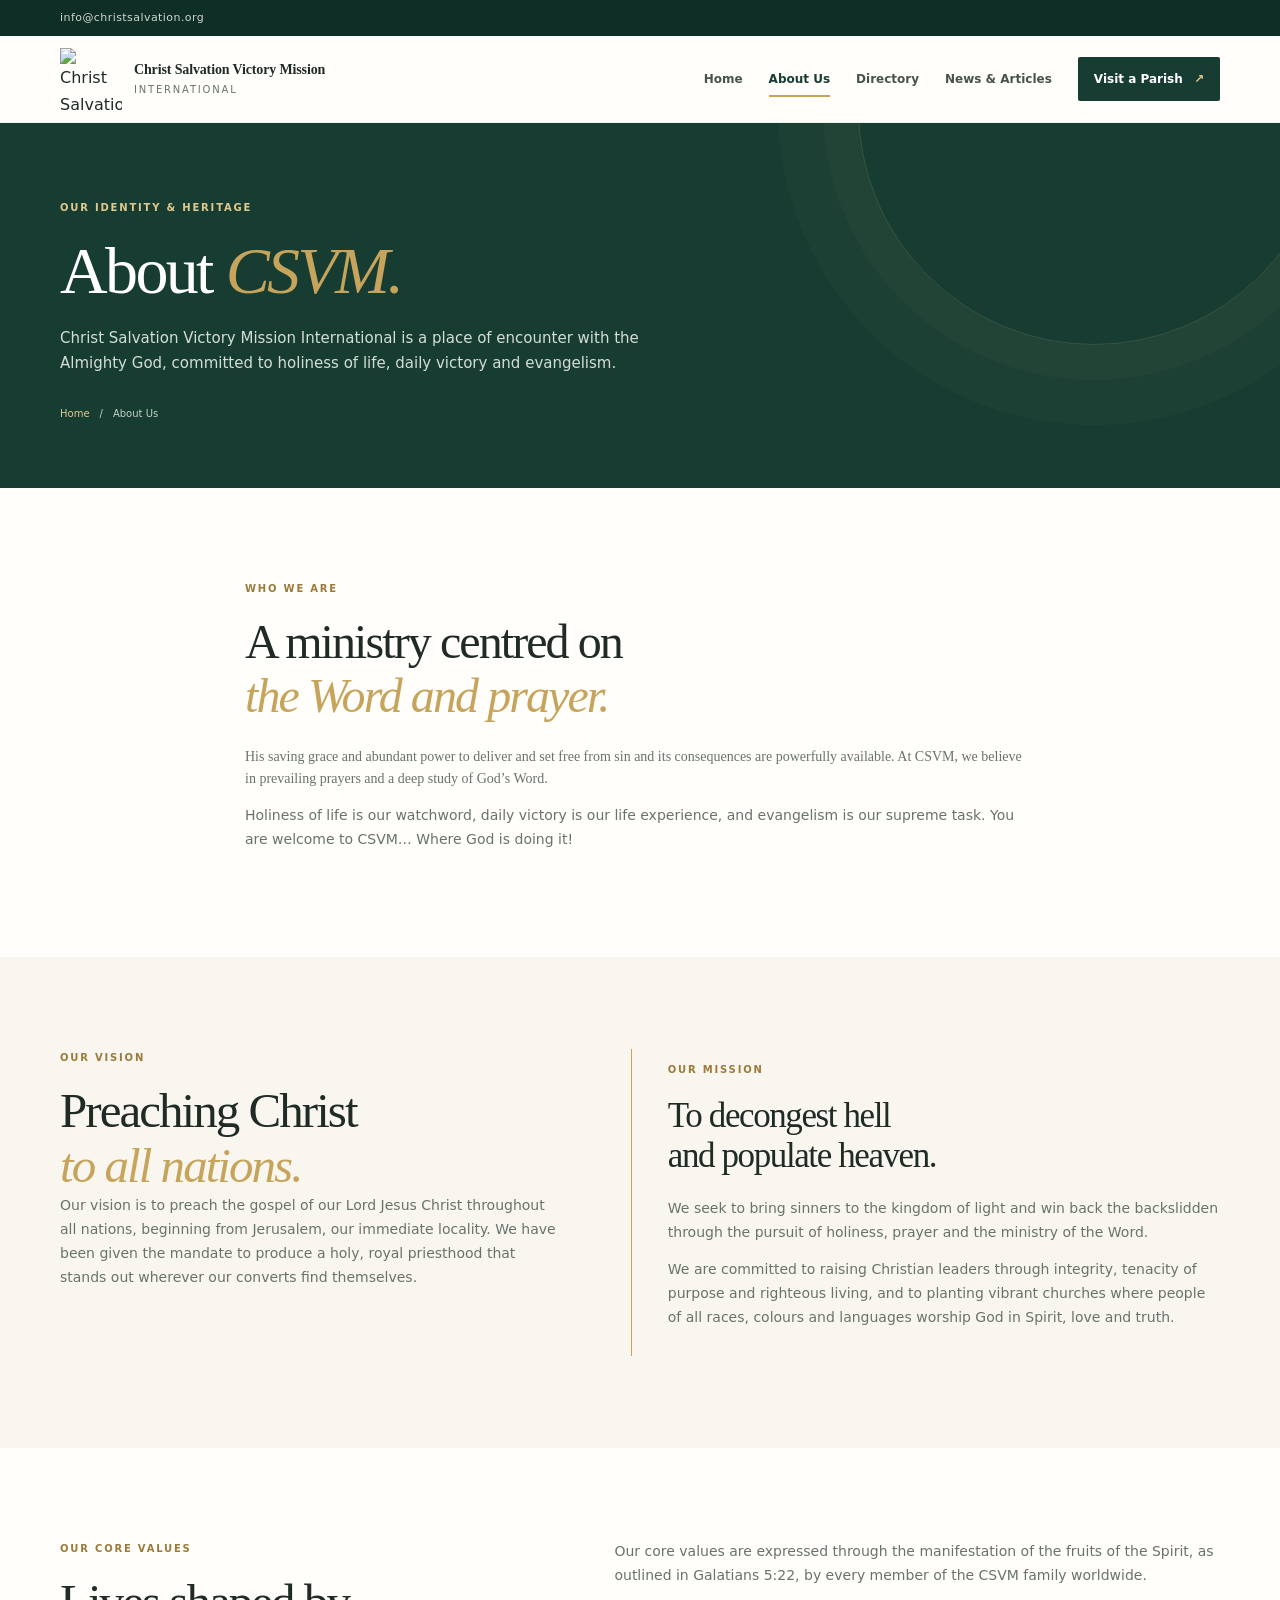
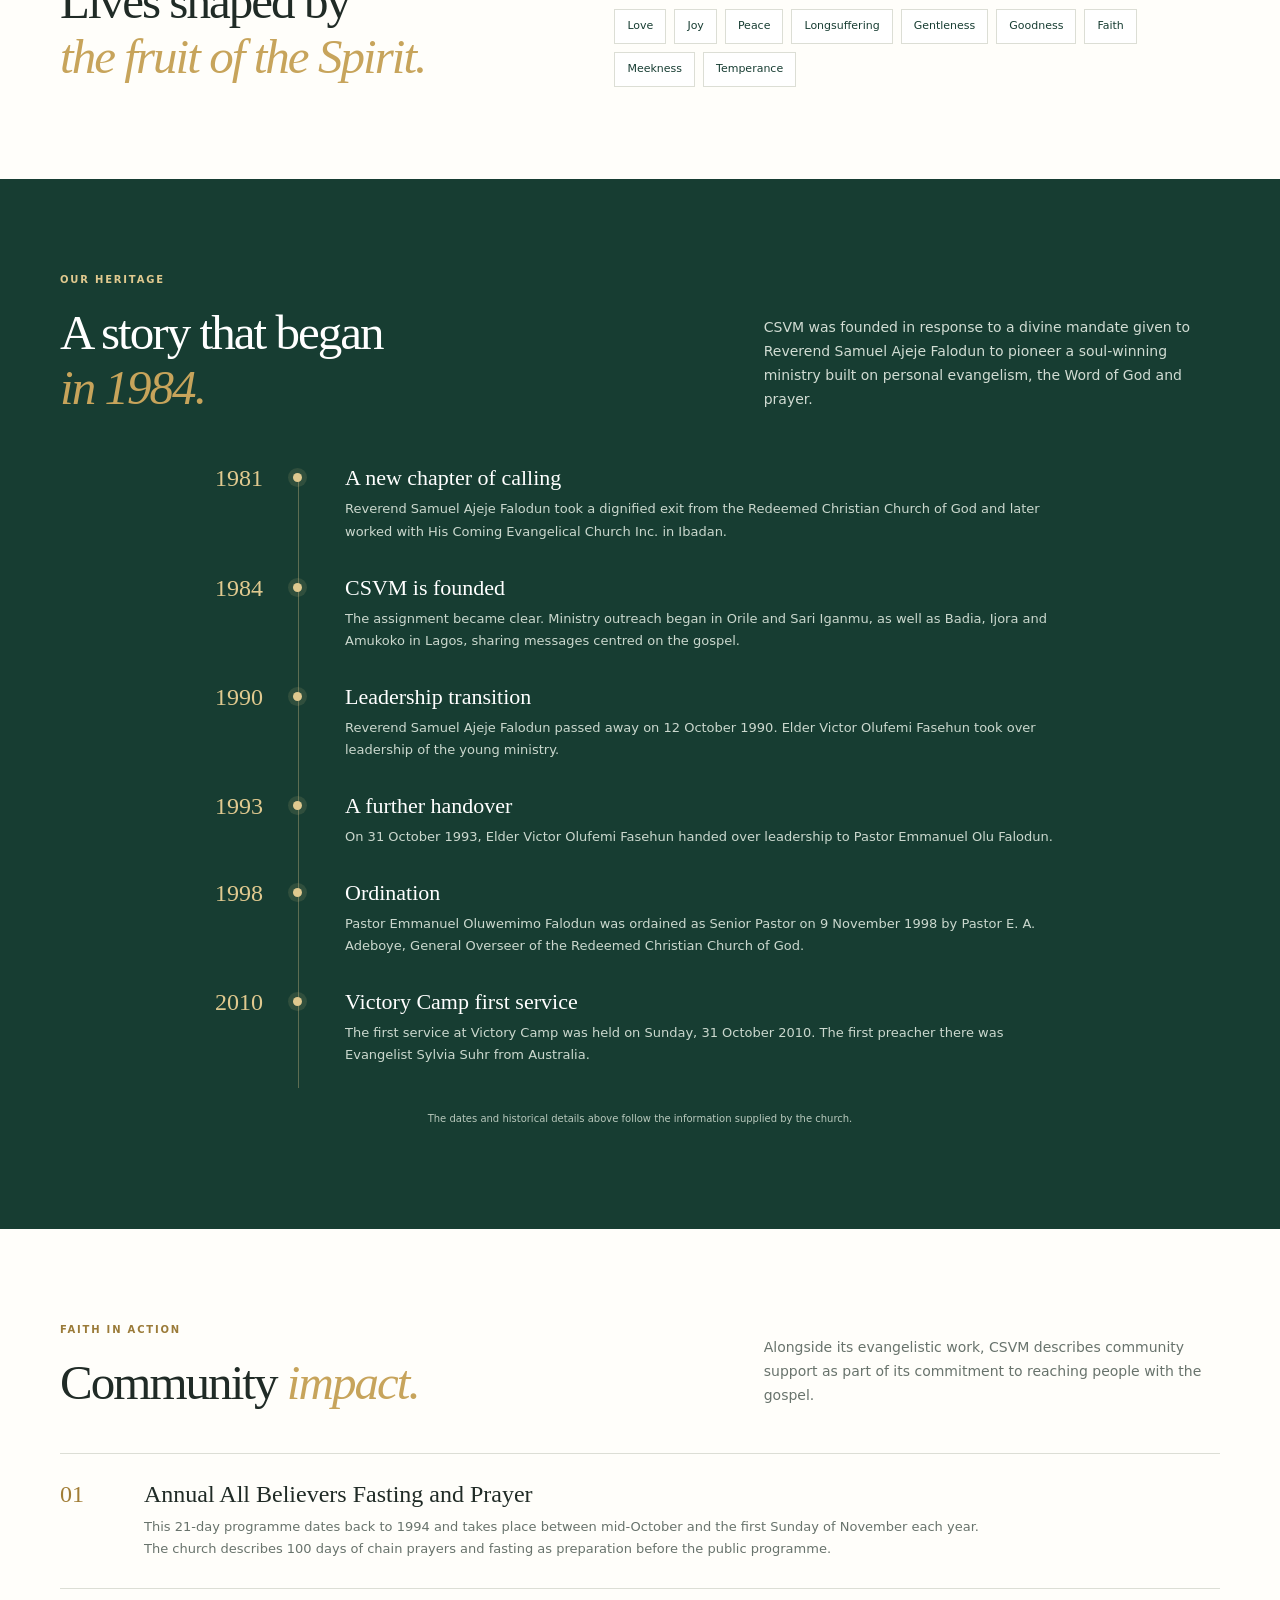
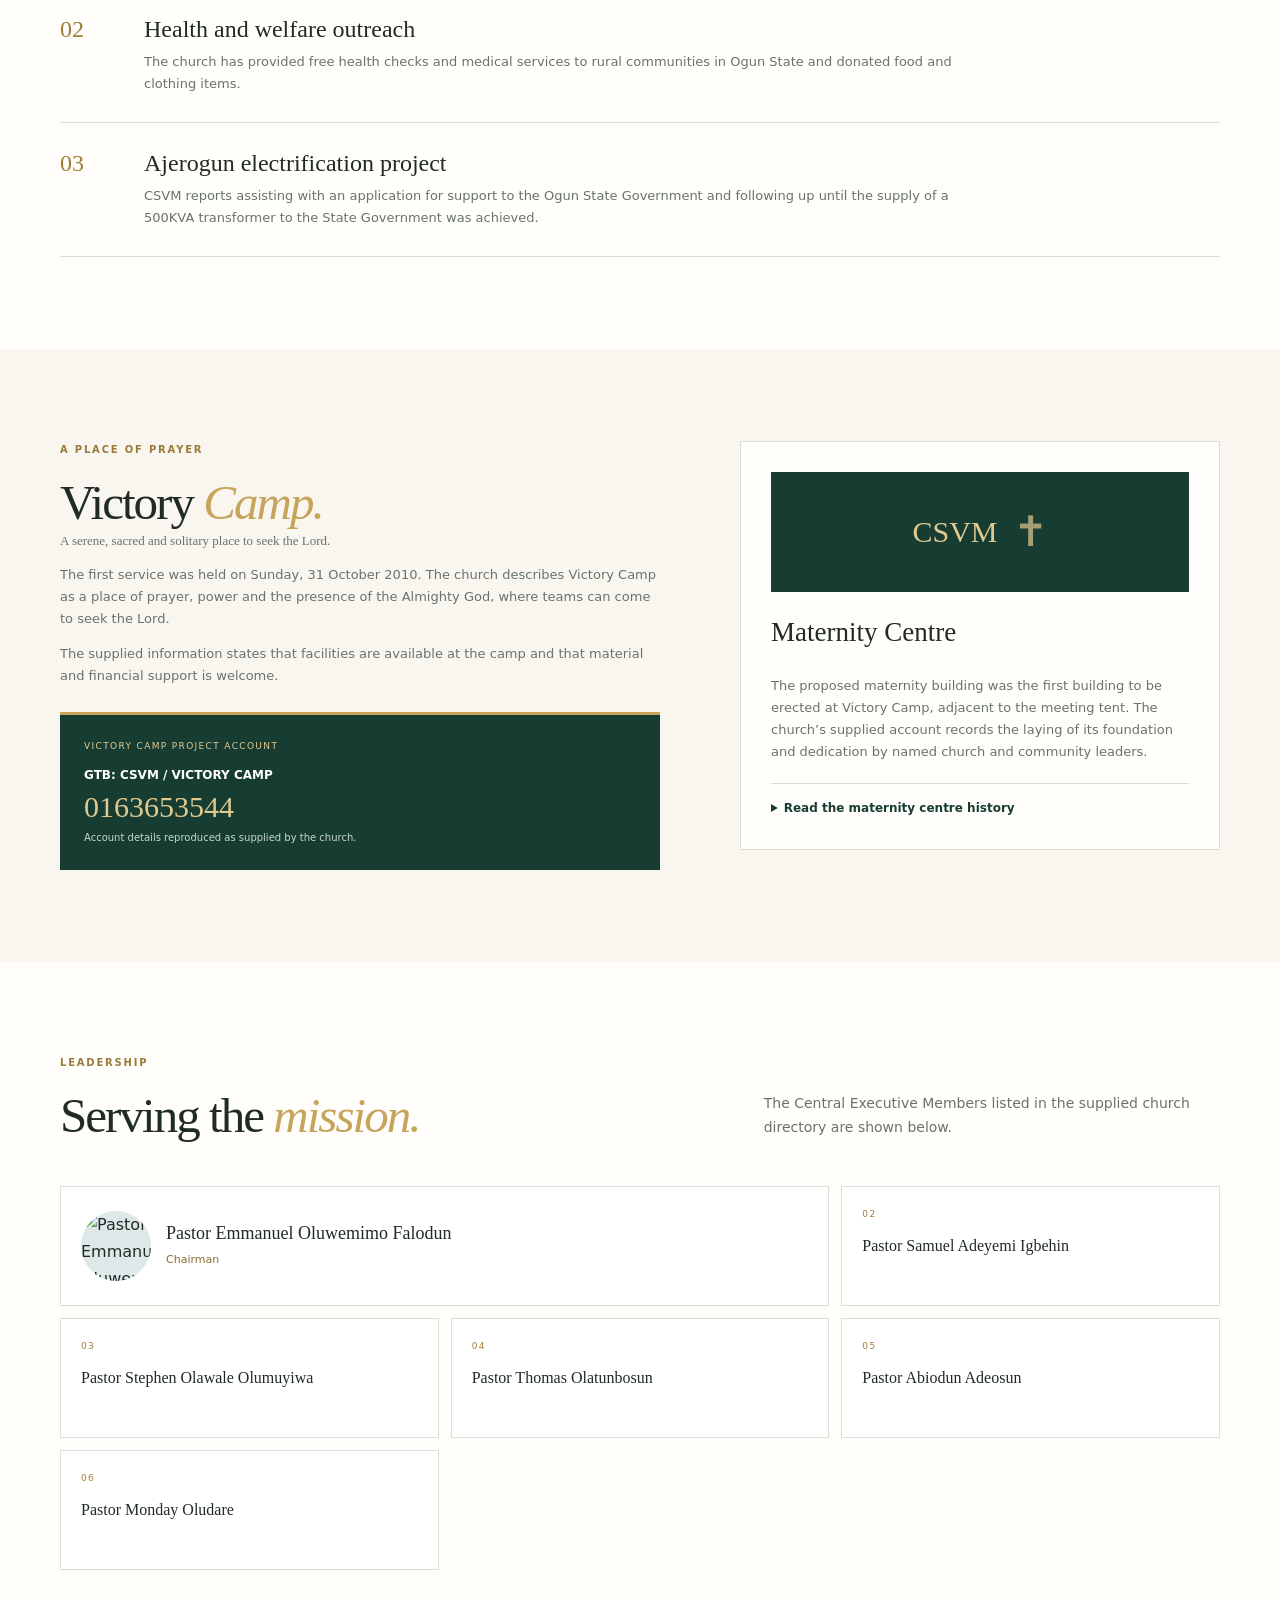
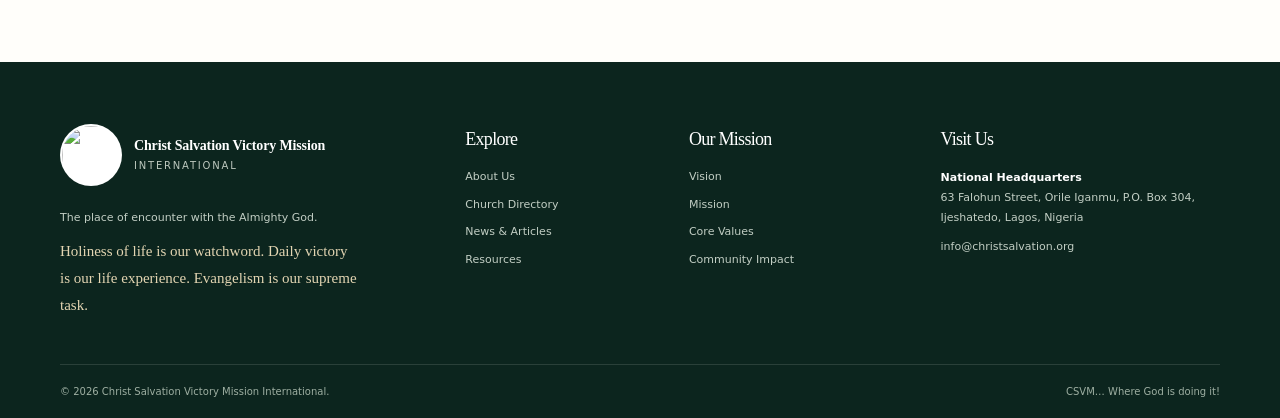
==== about.html @ 6db5f129 "Add files via upload" ====
<!doctype html>
<html lang="en">
<head>
  <meta charset="utf-8">
  <meta name="viewport" content="width=device-width, initial-scale=1">
  <title>About Us | Christ Salvation Victory Mission International</title>
  <meta name="description" content="Learn about CSVM's vision, mission, core values, history, leadership, community impact and Victory Camp.">
  <meta name="theme-color" content="#173d32">
  <meta property="og:site_name" content="Christ Salvation Victory Mission International">
  <meta property="og:title" content="About Us | CSVM">
  <meta property="og:description" content="Learn about CSVM's vision, mission, core values, history, leadership, community impact and Victory Camp.">
  <meta property="og:type" content="website">
  <link rel="icon" href="https://www.christsalvation.org/wp-content/uploads/2025/05/IMG-20250904-WA0004-removebg-preview_optimized.png" type="image/png">
  <link rel="stylesheet" href="assets/css/styles.css">
</head>
<body>

<a class="skip-link" href="#main">Skip to content</a>
<div class="topbar">
  <div class="container topbar-inner">
    <a href="mailto:info@christsalvation.org">info@christsalvation.org</a>
  </div>
</div>
<header class="site-header">
  <div class="container header-inner">
    <a class="brand" href="index.html" aria-label="Christ Salvation Victory Mission International home">
      <img src="https://www.christsalvation.org/wp-content/uploads/2025/05/IMG-20250904-WA0004-removebg-preview_optimized.png" alt="Christ Salvation Victory Mission International logo" width="68" height="68">
      <span><strong>Christ Salvation Victory Mission</strong><small>International</small></span>
    </a>
    <button class="menu-toggle" type="button" aria-expanded="false" aria-controls="primary-nav"><span class="menu-icon"></span><span class="sr-only">Toggle navigation</span></button>
    <nav class="primary-nav" id="primary-nav" aria-label="Main navigation"><a class="nav-link" href="index.html">Home</a><a class="nav-link is-active" href="about.html" aria-current="page">About Us</a><a class="nav-link" href="directory.html">Directory</a><a class="nav-link" href="news.html">News & Articles</a><a class="nav-cta" href="directory.html#national-headquarters">Visit a Parish <span aria-hidden="true">↗</span></a></nav>
  </div>
</header>


<main id="main">
  <section class="page-hero"><div class="container page-hero-inner"><p class="eyebrow">Our identity &amp; heritage</p><h1>About <em>CSVM.</em></h1><p>Christ Salvation Victory Mission International is a place of encounter with the Almighty God, committed to holiness of life, daily victory and evangelism.</p><div class="breadcrumbs"><a href="index.html">Home</a><span>/</span><span>About Us</span></div></div></section>
  <section class="section section-light"><div class="container narrow-copy"><p class="eyebrow">Who we are</p><h2>A ministry centred on<br><em>the Word and prayer.</em></h2><p class="lead-copy">His saving grace and abundant power to deliver and set free from sin and its consequences are powerfully available. At CSVM, we believe in prevailing prayers and a deep study of God’s Word.</p><p>Holiness of life is our watchword, daily victory is our life experience, and evangelism is our supreme task. You are welcome to CSVM… Where God is doing it!</p></div></section>
  <section class="section section-cream" id="vision"><div class="container values-grid"><div><p class="eyebrow">Our vision</p><h2>Preaching Christ<br><em>to all nations.</em></h2><p>Our vision is to preach the gospel of our Lord Jesus Christ throughout all nations, beginning from Jerusalem, our immediate locality. We have been given the mandate to produce a holy, royal priesthood that stands out wherever our converts find themselves.</p></div><div class="mission-panel" id="mission"><p class="eyebrow">Our mission</p><h2>To decongest hell<br>and populate heaven.</h2><p>We seek to bring sinners to the kingdom of light and win back the backslidden through the pursuit of holiness, prayer and the ministry of the Word.</p><p>We are committed to raising Christian leaders through integrity, tenacity of purpose and righteous living, and to planting vibrant churches where people of all races, colours and languages worship God in Spirit, love and truth.</p></div></div></section>
  <section class="section section-light" id="core-values"><div class="container values-row"><div><p class="eyebrow">Our core values</p><h2>Lives shaped by<br><em>the fruit of the Spirit.</em></h2></div><div><p>Our core values are expressed through the manifestation of the fruits of the Spirit, as outlined in Galatians 5:22, by every member of the CSVM family worldwide.</p><div class="value-chips"><span>Love</span><span>Joy</span><span>Peace</span><span>Longsuffering</span><span>Gentleness</span><span>Goodness</span><span>Faith</span><span>Meekness</span><span>Temperance</span></div></div></div></section>
  <section class="section section-green" id="history"><div class="container"><div class="section-heading section-heading-light"><div><p class="eyebrow">Our heritage</p><h2>A story that began<br><em>in 1984.</em></h2></div><p>CSVM was founded in response to a divine mandate given to Reverend Samuel Ajeje Falodun to pioneer a soul-winning ministry built on personal evangelism, the Word of God and prayer.</p></div>
    <div class="timeline">
      <article class="timeline-item"><span class="timeline-year">1981</span><div><h3>A new chapter of calling</h3><p>Reverend Samuel Ajeje Falodun took a dignified exit from the Redeemed Christian Church of God and later worked with His Coming Evangelical Church Inc. in Ibadan.</p></div></article>
      <article class="timeline-item"><span class="timeline-year">1984</span><div><h3>CSVM is founded</h3><p>The assignment became clear. Ministry outreach began in Orile and Sari Iganmu, as well as Badia, Ijora and Amukoko in Lagos, sharing messages centred on the gospel.</p></div></article>
      <article class="timeline-item"><span class="timeline-year">1990</span><div><h3>Leadership transition</h3><p>Reverend Samuel Ajeje Falodun passed away on 12 October 1990. Elder Victor Olufemi Fasehun took over leadership of the young ministry.</p></div></article>
      <article class="timeline-item"><span class="timeline-year">1993</span><div><h3>A further handover</h3><p>On 31 October 1993, Elder Victor Olufemi Fasehun handed over leadership to Pastor Emmanuel Olu Falodun.</p></div></article>
      <article class="timeline-item"><span class="timeline-year">1998</span><div><h3>Ordination</h3><p>Pastor Emmanuel Oluwemimo Falodun was ordained as Senior Pastor on 9 November 1998 by Pastor E. A. Adeboye, General Overseer of the Redeemed Christian Church of God.</p></div></article>
      <article class="timeline-item"><span class="timeline-year">2010</span><div><h3>Victory Camp first service</h3><p>The first service at Victory Camp was held on Sunday, 31 October 2010. The first preacher there was Evangelist Sylvia Suhr from Australia.</p></div></article>
    </div>
    <p class="timeline-note">The dates and historical details above follow the information supplied by the church.</p>
  </div></section>
  <section class="section section-light" id="community-impact"><div class="container"><div class="section-heading"><div><p class="eyebrow">Faith in action</p><h2>Community <em>impact.</em></h2></div><p>Alongside its evangelistic work, CSVM describes community support as part of its commitment to reaching people with the gospel.</p></div><div class="impact-list">
    <article><span>01</span><div><h3>Annual All Believers Fasting and Prayer</h3><p>This 21-day programme dates back to 1994 and takes place between mid-October and the first Sunday of November each year. The church describes 100 days of chain prayers and fasting as preparation before the public programme.</p></div></article>
    <article><span>02</span><div><h3>Health and welfare outreach</h3><p>The church has provided free health checks and medical services to rural communities in Ogun State and donated food and clothing items.</p></div></article>
    <article><span>03</span><div><h3>Ajerogun electrification project</h3><p>CSVM reports assisting with an application for support to the Ogun State Government and following up until the supply of a 500KVA transformer to the State Government was achieved.</p></div></article>
  </div></div></section>
  <section class="section section-cream" id="victory-camp"><div class="container camp-grid"><div><p class="eyebrow">A place of prayer</p><h2>Victory <em>Camp.</em></h2><p class="lead-copy">A serene, sacred and solitary place to seek the Lord.</p><p>The first service was held on Sunday, 31 October 2010. The church describes Victory Camp as a place of prayer, power and the presence of the Almighty God, where teams can come to seek the Lord.</p><p>The supplied information states that facilities are available at the camp and that material and financial support is welcome.</p><div class="account-card"><span class="account-label">Victory Camp project account</span><strong>GTB: CSVM / VICTORY CAMP</strong><span class="account-number">0163653544</span><p>Account details reproduced as supplied by the church.</p></div></div><div class="camp-aside"><div class="camp-mark">CSVM<span>✝</span></div><h3>Maternity Centre</h3><p>The proposed maternity building was the first building to be erected at Victory Camp, adjacent to the meeting tent. The church’s supplied account records the laying of its foundation and dedication by named church and community leaders.</p><details class="disclosure"><summary>Read the maternity centre history</summary><p>The foundation was laid by Hon. Dr. Samuel Adedoyin Adedayo, former Executive Chairman of Apapa/Iganmu LCDA, Lagos, and a pastor in the Redeemed Christian Church of God; Rev. Joe Agomou; Rev. Dr. Emmanuel B. Ajose; Pastor Emmanuel and Ruth Falodun; Pastor (Mrs.) Taiwo Ojewuyi; and Pastor (Mrs.) Elizabeth M. Falodun.</p><p>The building was dedicated by the late Pastor P. O. Ojo, Assistant General Overseer (Retired) of RCCG, and Pastor P. O. Oladimeji. The Baale of Alaago was also present.</p><p>The supplied project account is GTB: CSVM / VICTORY CAMP — 0163653544.</p></details></div></div></section>
  <section class="section section-light"><div class="container"><div class="section-heading"><div><p class="eyebrow">Leadership</p><h2>Serving the <em>mission.</em></h2></div><p>The Central Executive Members listed in the supplied church directory are shown below.</p></div><div class="leadership-grid"><article class="leader-card"><img src="https://www.christsalvation.org/wp-content/uploads/2025/09/20250906_104448-100x100.jpg" alt="Pastor Emmanuel Oluwemimo Falodun" width="100" height="100" loading="lazy"><div><h3>Pastor Emmanuel Oluwemimo Falodun</h3><p>Chairman</p></div></article><article class="leader-name"><span>02</span><h3>Pastor Samuel Adeyemi Igbehin</h3></article><article class="leader-name"><span>03</span><h3>Pastor Stephen Olawale Olumuyiwa</h3></article><article class="leader-name"><span>04</span><h3>Pastor Thomas Olatunbosun</h3></article><article class="leader-name"><span>05</span><h3>Pastor Abiodun Adeosun</h3></article><article class="leader-name"><span>06</span><h3>Pastor Monday Oludare</h3></article></div></div></section>
</main>


<footer class="site-footer">
  <div class="container footer-grid">
    <div class="footer-brand">
      <a class="brand brand-light" href="index.html">
        <img src="https://www.christsalvation.org/wp-content/uploads/2025/05/IMG-20250904-WA0004-removebg-preview_optimized.png" alt="" width="58" height="58">
        <span><strong>Christ Salvation Victory Mission</strong><small>International</small></span>
      </a>
      <p>The place of encounter with the Almighty God.</p>
      <p class="footer-motto">Holiness of life is our watchword. Daily victory is our life experience. Evangelism is our supreme task.</p>
    </div>
    <div><h2>Explore</h2><a href="about.html">About Us</a><a href="directory.html">Church Directory</a><a href="news.html">News &amp; Articles</a><a href="news.html#resources">Resources</a></div>
    <div><h2>Our Mission</h2><a href="about.html#vision">Vision</a><a href="about.html#mission">Mission</a><a href="about.html#core-values">Core Values</a><a href="about.html#community-impact">Community Impact</a></div>
    <div><h2>Visit Us</h2><p><strong>National Headquarters</strong><br>63 Falohun Street, Orile Iganmu, P.O. Box 304, Ijeshatedo, Lagos, Nigeria</p><a href="mailto:info@christsalvation.org">info@christsalvation.org</a></div>
  </div>
  <div class="container footer-bottom"><span>© 2026 Christ Salvation Victory Mission International.</span><span>CSVM… Where God is doing it!</span></div>
</footer>
<script src="assets/js/main.js" defer></script>

</body>
</html>
---- assets/css/styles.css ----
:root{--green:#173d32;--green-2:#214c3e;--green-3:#0f2e26;--gold:#c7a45b;--gold-light:#e0c98f;--ivory:#f8f6ef;--cream:#f0ede3;--paper:#fffefa;--ink:#202b26;--muted:#68736c;--line:#dcded5;--white:#fff;--serif:Georgia,"Times New Roman",serif;--sans:Inter,ui-sans-serif,system-ui,-apple-system,BlinkMacSystemFont,"Segoe UI",sans-serif;--shadow:0 18px 48px rgba(22,45,35,.08)}
*{box-sizing:border-box}html{scroll-behavior:smooth;scroll-padding-top:100px}body{margin:0;background:var(--ivory);color:var(--ink);font-family:var(--sans);font-size:16px;line-height:1.7;-webkit-font-smoothing:antialiased}img{max-width:100%;display:block}a{color:inherit;text-decoration:none}button,input,select{font:inherit}button,a,input,select,summary{-webkit-tap-highlight-color:transparent}a:focus-visible,button:focus-visible,input:focus-visible,select:focus-visible,summary:focus-visible{outline:3px solid var(--gold);outline-offset:4px}.container{width:min(1160px,calc(100% - 48px));margin-inline:auto}.narrow-copy{max-width:790px}.skip-link{position:absolute;left:16px;top:-60px;background:#fff;color:#111;padding:10px 14px;z-index:1000}.skip-link:focus{top:12px}.sr-only{position:absolute;width:1px;height:1px;padding:0;margin:-1px;overflow:hidden;clip:rect(0,0,0,0);white-space:nowrap;border:0}
.topbar{background:var(--green-3);color:#e5e9e4;font-size:11px;letter-spacing:.04em}.topbar-inner{display:flex;justify-content:space-between;align-items:center;min-height:36px;gap:20px}.topbar a{opacity:.9}.topbar a:hover{opacity:1;color:var(--gold-light)}.social-links{display:flex;gap:18px}.site-header{position:sticky;top:0;z-index:100;background:rgba(255,254,250,.96);backdrop-filter:blur(12px);border-bottom:1px solid rgba(23,61,50,.08)}.header-inner{min-height:86px;display:flex;align-items:center;justify-content:space-between;gap:24px}.brand{display:flex;align-items:center;gap:12px;min-width:0}.brand img{width:62px;height:62px;object-fit:contain}.brand span{display:grid;line-height:1.25}.brand strong{font:600 14px/1.35 var(--serif);letter-spacing:-.01em;max-width:225px}.brand small{font-size:10px;text-transform:uppercase;letter-spacing:.18em;color:var(--muted);margin-top:4px}.primary-nav{display:flex;align-items:center;gap:26px}.nav-link{font-size:12px;font-weight:650;color:#47534b;position:relative;padding:8px 0}.nav-link:after{content:"";height:2px;background:var(--gold);position:absolute;bottom:0;left:0;width:0;transition:width .2s}.nav-link:hover:after,.nav-link.is-active:after{width:100%}.nav-link.is-active{color:var(--green)}.nav-cta{font-size:12px;font-weight:700;background:var(--green);color:white;padding:12px 16px;border-radius:2px}.nav-cta span{color:var(--gold-light);margin-left:7px}.menu-toggle{display:none;background:none;border:1px solid var(--line);border-radius:3px;width:44px;height:42px;align-items:center;justify-content:center;cursor:pointer}.menu-icon,.menu-icon:before,.menu-icon:after{display:block;width:18px;height:2px;background:var(--green);position:relative}.menu-icon:before,.menu-icon:after{content:"";position:absolute;left:0}.menu-icon:before{top:-6px}.menu-icon:after{top:6px}
.hero{position:relative;overflow:hidden;background:var(--green);color:#fff;min-height:600px}.hero:before{content:"";position:absolute;inset:0;background:radial-gradient(ellipse at 76% 40%,rgba(199,164,91,.16),transparent 34%),linear-gradient(115deg,transparent 40%,rgba(255,255,255,.025) 40%,transparent 40.2%);pointer-events:none}.hero-pattern{position:absolute;right:-110px;top:-190px;width:680px;height:680px;border:1px solid rgba(224,201,143,.12);border-radius:50%}.hero-pattern:before,.hero-pattern:after{content:"";position:absolute;border:1px solid rgba(224,201,143,.12);border-radius:50%;inset:45px}.hero-pattern:after{inset:100px}.hero-grid{position:relative;display:grid;grid-template-columns:1.05fr .95fr;align-items:center;gap:44px;padding-top:76px;padding-bottom:88px;min-height:570px}.eyebrow{margin:0 0 18px;text-transform:uppercase;letter-spacing:.18em;font-size:10px;font-weight:800;color:#9b7b39;display:flex;align-items:center;gap:10px}.eyebrow-line{width:28px;height:1px;background:var(--gold)}.hero .eyebrow,.section-heading-light .eyebrow,.impact-section .eyebrow,.page-hero .eyebrow{color:var(--gold-light)}h1,h2,h3,p{margin-top:0}h1,h2{font-family:var(--serif);font-weight:500;letter-spacing:-.04em;line-height:1.12}h1{font-size:clamp(42px,5.4vw,70px);margin-bottom:22px;max-width:650px}h1 em,h2 em{color:var(--gold);font-weight:400} .hero h1 em{color:var(--gold-light)}.hero-lead{font-size:16px;color:#d5dfd7;max-width:520px;line-height:1.8}.hero-motto{font-family:var(--serif);font-size:18px;font-style:italic;color:#f5ead1;margin:18px 0 24px}.button-row{display:flex;flex-wrap:wrap;gap:12px;align-items:center}.button{display:inline-flex;align-items:center;justify-content:center;gap:16px;min-height:46px;padding:12px 18px;font-size:12px;font-weight:750;border:1px solid transparent;border-radius:2px;transition:transform .2s,background .2s}.button:hover{transform:translateY(-2px)}.button-gold{background:var(--gold);color:#1d2d23}.button-gold:hover{background:var(--gold-light)}.button-outline{border-color:#b6c6b9;color:var(--green);background:transparent}.hero .button-outline,.button-light-outline{color:#fff;border-color:rgba(255,255,255,.4)}.hero .button-outline:hover,.button-light-outline:hover{background:rgba(255,255,255,.08)}.hero-note{display:flex;align-items:center;gap:12px;margin-top:44px;color:#f1f4ef}.live-dot{width:8px;height:8px;background:var(--gold);border-radius:50%;box-shadow:0 0 0 5px rgba(199,164,91,.13)}.hero-note span:last-child{display:grid;line-height:1.5}.hero-note strong{font-size:11px;font-weight:700}.hero-note small{font-size:10px;color:#bdc9bf}.hero-visual{height:390px;position:relative;display:flex;align-items:center;justify-content:center}.hero-ring{position:absolute;border:1px solid rgba(224,201,143,.38);border-radius:50%;aspect-ratio:1}.ring-one{width:330px}.ring-two{width:430px;border-color:rgba(224,201,143,.15)}.hero-cross{position:absolute;right:13%;top:5%;font-family:var(--serif);font-size:100px;color:rgba(224,201,143,.14);line-height:1}.hero-card{position:relative;z-index:2;background:#f8f6ef;color:var(--green);width:300px;min-height:320px;padding:34px;box-shadow:0 24px 65px rgba(0,0,0,.2);display:flex;flex-direction:column;justify-content:center;border-top:4px solid var(--gold);transform:rotate(2deg)}.hero-card-kicker{font-size:9px;letter-spacing:.2em;text-transform:uppercase;color:#8b6a2d;margin-bottom:18px}.hero-card strong{font:500 32px/1.23 var(--serif);letter-spacing:-.03em}.hero-card-rule{height:1px;background:#d6d0c0;width:60px;margin:23px 0 14px}.hero-card small{font-family:var(--serif);font-style:italic;color:#647166}.hero-stamp{position:absolute;bottom:5%;right:5%;z-index:3;width:92px;height:92px;border:1px solid var(--gold-light);border-radius:50%;display:flex;flex-direction:column;align-items:center;justify-content:center;background:var(--green-2);color:var(--gold-light);transform:rotate(-10deg)}.hero-stamp span{font:20px var(--serif)}.hero-stamp small{font-size:8px;letter-spacing:.12em;text-transform:uppercase}.hero-bottom-line{border-top:1px solid rgba(255,255,255,.13);position:relative}.hero-bottom-line .container{display:flex;justify-content:space-between;padding-top:15px;padding-bottom:15px;color:#bdc9bf;font-size:10px;letter-spacing:.15em;text-transform:uppercase}
.section{padding:92px 0}.section-light{background:var(--paper)}.section-cream{background:var(--ivory)}.section-green{background:var(--green);color:#fff}.section-heading{display:grid;grid-template-columns:1fr .72fr;gap:70px;align-items:end;margin-bottom:42px}.section-heading h2,.split-copy h2,.values-grid h2,.values-row h2,.camp-grid h2,.resources-panel h2{font-size:clamp(34px,4vw,49px);margin-bottom:0}.section-heading>p{max-width:470px;color:var(--muted);font-size:14px;margin-bottom:4px}.section-heading-light>p{color:#d1dcd3}.pillar-grid{display:grid;grid-template-columns:repeat(4,1fr);border:1px solid var(--line)}.pillar-card{position:relative;padding:28px 24px 24px;border-right:1px solid var(--line);min-height:255px;background:#fffefa;transition:background .25s}.pillar-card:last-child{border-right:0}.pillar-card:hover{background:#f8f5e9}.pillar-number{font-size:10px;color:#9b7b39;letter-spacing:.12em}.pillar-symbol{font-family:var(--serif);font-size:35px;color:var(--gold);margin:16px 0 8px}.pillar-card h3{font:500 24px var(--serif);margin-bottom:9px}.pillar-card p{font-size:12px;color:var(--muted);min-height:42px}.text-link{font-size:11px;font-weight:800;color:var(--green);display:inline-flex;align-items:center;gap:10px;border-bottom:1px solid #d9c99f;padding-bottom:4px}.text-link span{color:#9b7b39;transition:transform .2s}.text-link:hover span{transform:translate(3px,-2px)}.split-section{display:grid;grid-template-columns:.85fr 1fr;gap:100px;align-items:center}.leader-image-wrap{min-height:390px;position:relative;display:flex;align-items:center;justify-content:center}.leader-image-frame{position:absolute;inset:12px 32px 28px 0;border:1px solid var(--gold);border-radius:180px 180px 0 0}.leader-image{width:270px;height:340px;object-fit:cover;border-radius:160px 160px 2px 2px;position:relative;background:#dfe8e9;box-shadow:var(--shadow)}.image-caption{position:absolute;bottom:0;left:0;display:flex;align-items:center;gap:10px;background:var(--paper);padding:13px 18px;font-size:10px;text-transform:uppercase;letter-spacing:.12em;color:var(--green)}.caption-line{height:1px;width:25px;background:var(--gold)}.split-copy>p:not(.eyebrow){color:var(--muted);font-size:14px;max-width:560px}.split-copy h2{margin-bottom:24px}.split-copy .text-link{margin-top:10px}.impact-section{position:relative;overflow:hidden}.impact-section:after{content:"✝";position:absolute;right:3%;bottom:-100px;font:360px var(--serif);color:rgba(255,255,255,.025);pointer-events:none}.impact-grid{display:grid;grid-template-columns:repeat(3,1fr);gap:16px;position:relative;z-index:1}.impact-card{border:1px solid rgba(255,255,255,.18);padding:28px;background:rgba(255,255,255,.035);min-height:235px}.impact-icon{color:var(--gold-light);font-size:10px;letter-spacing:.15em}.impact-card h3{font:500 25px var(--serif);margin:23px 0 10px}.impact-card p{font-size:12px;color:#cbd7cd;min-height:58px}.impact-card a{font-size:11px;color:var(--gold-light);font-weight:700}.impact-card a span{margin-left:7px}.article-grid{display:grid;grid-template-columns:repeat(3,1fr);gap:20px}.article-card{border:1px solid var(--line);background:#fff;transition:transform .2s,box-shadow .2s}.article-card:hover{transform:translateY(-4px);box-shadow:var(--shadow)}.article-art{min-height:205px;padding:23px;display:flex;flex-direction:column;align-items:flex-start;justify-content:space-between;overflow:hidden;position:relative;color:#fff;background:var(--green)}.article-art:after{content:"";position:absolute;width:230px;height:230px;border:1px solid rgba(224,201,143,.3);border-radius:50%;right:-70px;bottom:-110px;box-shadow:0 0 0 18px rgba(224,201,143,.04),0 0 0 42px rgba(224,201,143,.04)}.article-art span,.article-art small{font-size:9px;letter-spacing:.17em;text-transform:uppercase;position:relative;z-index:1;color:var(--gold-light)}.article-art b{font:500 32px/1.05 var(--serif);letter-spacing:-.03em;position:relative;z-index:1}.art-convention{background:linear-gradient(140deg,#173d32,#214c3e)}.art-history{background:linear-gradient(140deg,#66502b,#b09050)}.art-community{background:linear-gradient(140deg,#263d35,#536b50)}.article-body{padding:24px}.article-meta{font-size:9px;letter-spacing:.14em;text-transform:uppercase;color:#8a6d32;font-weight:800}.article-body h3{font:500 23px/1.25 var(--serif);margin:10px 0}.article-body>p:not(.article-meta){font-size:12px;color:var(--muted);min-height:42px}.article-body .text-link{margin-top:5px}.visit-cta{background:#102e25;color:#fff;padding:48px 0;border-top:1px solid rgba(255,255,255,.08)}.visit-cta-inner{display:flex;justify-content:space-between;align-items:center;gap:30px}.visit-cta .eyebrow{margin-bottom:10px}.visit-cta h2{font:500 35px var(--serif);margin-bottom:6px}.visit-cta p:not(.eyebrow){font-size:12px;color:#c4d0c6;margin-bottom:0}.button-light-outline{border:1px solid rgba(255,255,255,.4)}
.page-hero{background:var(--green);color:white;position:relative;overflow:hidden}.page-hero:after{content:"";position:absolute;width:470px;height:470px;border:1px solid rgba(224,201,143,.16);border-radius:50%;right:-50px;top:-250px;box-shadow:0 0 0 35px rgba(224,201,143,.025),0 0 0 80px rgba(224,201,143,.025)}.page-hero-inner{padding-top:76px;padding-bottom:66px;position:relative;z-index:1}.page-hero h1{font-size:clamp(44px,6vw,66px);margin-bottom:18px}.page-hero-inner>p:not(.eyebrow){max-width:650px;color:#d4ded5;font-size:15px}.breadcrumbs{display:flex;gap:10px;align-items:center;margin-top:28px;font-size:10px;color:#c5d2c8}.breadcrumbs a{color:var(--gold-light)}.narrow-copy h2{font-size:clamp(35px,4vw,48px);margin-bottom:24px}.narrow-copy>p:not(.eyebrow){color:var(--muted);font-size:14px}.lead-copy{font-family:var(--serif);font-size:21px;line-height:1.55;color:var(--green)}.values-grid{display:grid;grid-template-columns:.85fr 1fr;gap:70px;align-items:start}.values-grid>div>p:not(.eyebrow),.mission-panel>p:not(.eyebrow){font-size:14px;color:var(--muted)}.mission-panel{border-left:1px solid var(--gold);padding:12px 0 12px 36px}.mission-panel h2{font-size:35px;margin-bottom:22px}.values-row{display:grid;grid-template-columns:.8fr 1fr;gap:70px;align-items:start}.values-row>div>p:not(.eyebrow){font-size:14px;color:var(--muted)}.value-chips{display:flex;flex-wrap:wrap;gap:8px;margin-top:22px}.value-chips span{border:1px solid var(--line);background:#fff;padding:7px 12px;font-size:11px;color:var(--green)}.timeline{max-width:850px;margin:50px auto 0;position:relative}.timeline:before{content:"";position:absolute;top:10px;bottom:10px;left:83px;width:1px;background:rgba(224,201,143,.35)}.timeline-item{display:grid;grid-template-columns:105px 1fr;gap:25px;padding-bottom:32px;position:relative}.timeline-item:before{content:"";position:absolute;left:78px;top:8px;width:9px;height:9px;border-radius:50%;background:var(--gold-light);box-shadow:0 0 0 5px rgba(224,201,143,.12)}.timeline-year{font:24px var(--serif);color:var(--gold-light)}.timeline-item h3{font:500 22px var(--serif);margin-bottom:7px}.timeline-item p{font-size:13px;color:#cbd8ce;margin-bottom:0}.timeline-note{font-size:10px;color:#b8c8bc;text-align:center;margin-top:12px}.impact-list{border-top:1px solid var(--line)}.impact-list article{display:grid;grid-template-columns:60px 1fr;gap:24px;padding:27px 0;border-bottom:1px solid var(--line)}.impact-list article>span{font:24px var(--serif);color:#a17d36}.impact-list h3{font:500 24px var(--serif);margin-bottom:8px}.impact-list p{font-size:13px;color:var(--muted);max-width:850px;margin-bottom:0}.camp-grid{display:grid;grid-template-columns:1fr .8fr;gap:80px;align-items:start}.camp-grid>div>p:not(.eyebrow){font-size:13px;color:var(--muted)}.account-card{margin-top:25px;padding:24px;background:var(--green);color:#fff;border-top:3px solid var(--gold)}.account-label{font-size:9px;letter-spacing:.15em;text-transform:uppercase;color:var(--gold-light);display:block;margin-bottom:10px}.account-card strong{display:block;font-size:12px}.account-number{font:30px var(--serif);color:var(--gold-light);display:block;margin:5px 0}.account-card p{font-size:10px;color:#c9d6cc;margin:0}.camp-aside{background:#fffefa;border:1px solid var(--line);padding:30px}.camp-mark{height:120px;background:var(--green);display:flex;align-items:center;justify-content:center;gap:15px;color:var(--gold-light);font:30px var(--serif);margin-bottom:25px}.camp-mark span{font-size:42px;opacity:.7}.camp-aside h3{font:500 27px var(--serif)}.camp-aside>p,.disclosure p{font-size:12px;color:var(--muted)}.disclosure{border-top:1px solid var(--line);margin-top:20px;padding-top:14px}.disclosure summary{cursor:pointer;font-size:12px;font-weight:750;color:var(--green)}.disclosure p:first-of-type{margin-top:15px}.leadership-grid{display:grid;grid-template-columns:repeat(3,1fr);gap:12px}.leader-card,.leader-name{border:1px solid var(--line);background:#fff;padding:20px;min-height:120px}.leader-card{display:flex;align-items:center;gap:15px;grid-column:span 2}.leader-card img{width:70px;height:70px;object-fit:cover;border-radius:50%;background:#dfe8e9}.leader-card h3,.leader-name h3{font:500 18px/1.3 var(--serif);margin-bottom:6px}.leader-card p{font-size:11px;color:#8a6d32;margin:0}.leader-name span{font-size:9px;letter-spacing:.15em;color:#a17d36;display:block;margin-bottom:14px}.leader-name h3{font-size:16px}
.headquarters-grid{display:grid;grid-template-columns:1fr 1fr;gap:18px}.hq-card{padding:34px;border:1px solid var(--line);background:#fff}.hq-primary{background:var(--green);color:#fff;border-color:var(--green)}.hq-label{font-size:9px;letter-spacing:.16em;text-transform:uppercase;color:#a17d36;font-weight:800}.hq-primary .hq-label{color:var(--gold-light)}.hq-card h3{font:500 28px/1.25 var(--serif);margin:16px 0}.hq-card address{font-style:normal;font-size:13px;line-height:1.9;margin-bottom:25px;color:var(--muted)}.hq-primary address{color:#d2ded4}.directory-controls{display:flex;align-items:center;gap:12px;flex-wrap:wrap;margin-bottom:22px}.search-field{display:flex;align-items:center;gap:10px;background:#fff;border:1px solid var(--line);padding:0 13px;min-height:46px;flex:1 1 280px;max-width:460px}.search-field>span{font-size:25px;color:#9b7b39}.search-field input{border:0;outline:none!important;width:100%;background:transparent;font-size:12px;color:var(--ink)}.filter-label{font-size:11px;color:var(--muted)}.directory-controls select{min-height:46px;background:#fff;border:1px solid var(--line);padding:0 34px 0 12px;font-size:12px;color:var(--green)}.results-count{margin:0 0 0 auto;font-size:10px;color:var(--muted)}.parish-grid{display:grid;grid-template-columns:repeat(3,1fr);gap:12px}.parish-card{background:#fff;border:1px solid var(--line);padding:22px;display:flex;flex-direction:column;min-height:245px}.parish-card[hidden]{display:none}.parish-card-top{display:flex;align-items:center;justify-content:space-between;gap:8px;margin-bottom:16px}.parish-index{font-size:10px;letter-spacing:.14em;color:#a17d36}.parish-badge{font-size:8px;text-transform:uppercase;letter-spacing:.1em;background:#f2ead6;padding:4px 7px;color:#765b25}.parish-card h3{font:500 21px/1.25 var(--serif);margin-bottom:10px}.parish-card p{font-size:12px;color:var(--muted);line-height:1.7;flex:1}.parish-card .text-link{align-self:flex-start}.small-note{font-size:10px;color:var(--muted);margin-top:22px}.departments-grid{display:flex;flex-wrap:wrap;gap:9px}.department-chip{background:#fff;border:1px solid var(--line);padding:11px 14px;font-size:12px;color:var(--green)}.leadership-disclosure{margin-top:30px;max-width:700px}.executive-list{font-size:13px;color:var(--muted);padding-left:22px}.executive-list li{padding:4px 0}
.news-index-grid{display:grid;grid-template-columns:repeat(3,1fr);gap:12px}.news-index-card{border:1px solid var(--line);background:#fff;padding:22px;display:flex;flex-direction:column;gap:12px;transition:border-color .2s,transform .2s}.news-index-card:hover{border-color:var(--gold);transform:translateY(-3px)}.news-index-card span{font-size:9px;letter-spacing:.14em;color:#9b7b39}.news-index-card strong{font:500 23px/1.2 var(--serif)}.news-index-card small{font-size:11px;color:var(--muted)}.article-layout{display:grid;grid-template-columns:.65fr 1.35fr;gap:75px;align-items:start}.article-aside{position:sticky;top:120px}.article-art-large{min-height:300px;padding:28px}.article-art-large b{font-size:40px}.article-aside .article-meta{margin-top:18px}.article-aside-note{border-left:2px solid var(--gold);padding:12px 15px;background:#fff;font-size:10px;color:var(--muted)}.long-article h2{font:500 clamp(32px,4vw,45px)/1.15 var(--serif);letter-spacing:-.03em;margin-bottom:24px}.long-article>p:not(.eyebrow){font-size:14px;line-height:1.9;color:#505c53}.long-article .lead-copy{font-size:21px;line-height:1.6;color:var(--green)}blockquote{margin:28px 0;padding:20px 25px;border-left:3px solid var(--gold);background:rgba(23,61,50,.045);font:italic 21px/1.6 var(--serif);color:var(--green)}blockquote cite{display:block;font:700 10px var(--sans);text-transform:uppercase;letter-spacing:.12em;color:#9b7b39;margin-top:12px}.article-signoff{border-top:1px solid var(--line);padding-top:20px!important;margin-top:25px}.article-callout{background:#fff;border:1px solid var(--line);border-top:3px solid var(--gold);padding:20px;margin-top:25px}.article-callout strong{font:500 22px var(--serif)}.article-callout p{font-size:12px;color:var(--muted);margin:8px 0 0}.article-callout a{color:var(--green);text-decoration:underline;text-decoration-color:var(--gold)}.resources-panel{display:grid;grid-template-columns:.85fr 1fr;gap:80px;align-items:center}.resources-panel>div>p:not(.eyebrow){font-size:13px;color:var(--muted);margin-top:20px}.resource-links{border-top:1px solid var(--line)}.resource-links a{display:grid;grid-template-columns:32px 1fr 20px;gap:12px;align-items:center;padding:19px 0;border-bottom:1px solid var(--line)}.resource-links a>span:first-child{font-size:10px;color:#9b7b39}.resource-links strong{font:500 19px var(--serif)}.resource-links a>span:last-child{color:#9b7b39}
.site-footer{background:#0c251e;color:#e7ece7;padding:62px 0 0}.footer-grid{display:grid;grid-template-columns:1.3fr .65fr .75fr 1fr;gap:42px;padding-bottom:45px}.brand-light strong{color:#fff}.brand-light small{color:#bdc8be}.brand-light img{background:#fff;border-radius:50%;padding:2px}.footer-brand>p{font-size:12px;color:#bdc8be;margin:22px 0 0;max-width:300px}.footer-brand .footer-motto{font-family:var(--serif);font-size:15px;color:#e3d5b2;margin-top:10px}.footer-grid h2{font:500 18px var(--serif);margin:5px 0 18px;color:#fff}.footer-grid>div:not(:first-child)>a{display:block;font-size:11px;color:#c2cec4;margin:9px 0}.footer-grid a:hover{color:var(--gold-light)}.footer-grid p{font-size:11px;line-height:1.8;color:#c2cec4}.footer-grid p strong{color:#fff}.footer-bottom{border-top:1px solid rgba(255,255,255,.12);padding-top:18px;padding-bottom:18px;display:flex;justify-content:space-between;gap:20px;font-size:10px;color:#9eafa2}
@media(max-width:1000px){.primary-nav{gap:16px}.nav-link,.nav-cta{font-size:11px}.hero-grid{gap:20px}.hero-card{width:270px}.pillar-card{padding:22px 18px}.split-section{gap:55px}.footer-grid{grid-template-columns:1.2fr .7fr .7fr;gap:30px}.footer-grid>div:last-child{grid-column:2/4}.article-layout{gap:40px}.parish-grid{grid-template-columns:repeat(2,1fr)}}
@media(max-width:760px){.container{width:min(100% - 36px,600px)}.topbar-inner{min-height:34px}.social-links{gap:10px}.social-links a{font-size:9px}.topbar-inner>a{font-size:10px}.header-inner{min-height:74px}.brand img{width:50px;height:50px}.brand strong{font-size:12px;max-width:195px}.brand small{font-size:9px}.menu-toggle{display:flex;flex-shrink:0}.primary-nav{display:none;position:absolute;top:100%;left:0;right:0;background:var(--paper);border-top:1px solid var(--line);padding:14px 22px 22px;box-shadow:0 16px 24px rgba(0,0,0,.08);align-items:stretch;gap:0;flex-direction:column}.primary-nav.is-open{display:flex}.nav-link{padding:13px 0;font-size:13px;border-bottom:1px solid #ecece5}.nav-link:after{display:none}.nav-cta{margin-top:14px;text-align:center;font-size:12px}.hero-grid{grid-template-columns:1fr;padding-top:55px;padding-bottom:50px;gap:15px}.hero{min-height:auto}.hero h1{font-size:clamp(43px,11vw,62px)}.hero-lead{font-size:14px}.hero-visual{height:330px;margin-top:8px}.ring-one{width:260px}.ring-two{width:330px}.hero-card{width:240px;min-height:260px;padding:26px}.hero-card strong{font-size:28px}.hero-cross{right:9%;top:0;font-size:80px}.hero-stamp{width:76px;height:76px;right:0;bottom:1%}.hero-stamp span{font-size:17px}.hero-bottom-line .container{flex-wrap:wrap;gap:12px 25px;font-size:9px}.section{padding:65px 0}.section-heading{grid-template-columns:1fr;gap:20px;margin-bottom:30px}.section-heading h2,.split-copy h2,.values-grid h2,.values-row h2,.camp-grid h2,.resources-panel h2{font-size:38px}.section-heading>p{font-size:13px}.pillar-grid{grid-template-columns:repeat(2,1fr)}.pillar-card{border-bottom:1px solid var(--line);min-height:225px}.pillar-card:nth-child(2){border-right:0}.pillar-card:nth-child(3),.pillar-card:nth-child(4){border-bottom:0}.pillar-card h3{font-size:22px}.pillar-card p{min-height:auto}.split-section{grid-template-columns:1fr;gap:35px}.leader-image-wrap{min-height:330px;max-width:420px;width:100%;margin:auto}.leader-image{height:285px;width:230px}.leader-image-frame{inset:12px 28px 25px 0}.split-copy h2{margin-bottom:20px}.impact-grid,.article-grid{grid-template-columns:1fr}.impact-card{min-height:0}.impact-card p{min-height:0}.article-art{min-height:190px}.article-body>p:not(.article-meta){min-height:0}.visit-cta-inner{align-items:flex-start;flex-direction:column}.visit-cta h2{font-size:32px}.page-hero-inner{padding-top:54px;padding-bottom:48px}.page-hero h1{font-size:48px}.page-hero-inner>p:not(.eyebrow){font-size:13px}.values-grid,.values-row,.camp-grid,.resources-panel{grid-template-columns:1fr;gap:35px}.mission-panel{padding-left:22px}.mission-panel h2{font-size:31px}.timeline{margin-top:35px}.timeline:before{left:62px}.timeline-item{grid-template-columns:75px 1fr;gap:16px}.timeline-item:before{left:57px}.timeline-year{font-size:20px}.timeline-item h3{font-size:20px}.timeline-item p{font-size:12px}.impact-list article{grid-template-columns:38px 1fr;gap:15px;padding:22px 0}.impact-list h3{font-size:21px}.camp-aside{padding:22px}.leadership-grid{grid-template-columns:1fr 1fr}.leader-card{grid-column:span 2}.leader-name{padding:15px}.leader-name h3{font-size:15px}.headquarters-grid{grid-template-columns:1fr}.hq-card{padding:26px}.parish-grid{grid-template-columns:1fr}.parish-card{min-height:0}.directory-controls{gap:10px}.search-field{max-width:none;flex-basis:100%}.filter-label{margin-left:2px}.directory-controls select{flex:1}.results-count{flex-basis:100%;margin-left:0}.news-index-grid{grid-template-columns:1fr}.news-index-card{padding:18px}.article-layout{grid-template-columns:1fr;gap:28px}.article-aside{position:static}.article-art-large{min-height:240px}.article-art-large b{font-size:36px}.long-article h2{font-size:35px}.long-article>p:not(.eyebrow){font-size:13px}.long-article .lead-copy{font-size:19px}.resources-panel{gap:25px}.footer-grid{grid-template-columns:1fr 1fr;gap:28px 20px}.footer-brand{grid-column:span 2}.footer-grid>div:last-child{grid-column:span 2}.footer-grid h2{font-size:17px}.footer-bottom{flex-direction:column;gap:6px}.site-footer{padding-top:48px}}
@media(max-width:420px){.social-links{gap:8px}.social-links a{font-size:8px}.topbar-inner>a{font-size:9px}.brand{gap:8px}.brand img{width:43px;height:43px}.brand strong{font-size:11px;max-width:175px}.hero h1{font-size:43px}.hero-visual{height:300px}.hero-card{width:220px;min-height:240px}.ring-one{width:235px}.ring-two{width:290px}.hero-stamp{width:65px;height:65px}.hero-stamp span{font-size:15px}.pillar-card{padding:18px 14px}.pillar-card h3{font-size:20px}.pillar-card p{font-size:11px}.section-heading h2,.split-copy h2,.values-grid h2,.values-row h2,.camp-grid h2,.resources-panel h2{font-size:34px}.leadership-grid{grid-template-columns:1fr}.leader-card{grid-column:auto}.footer-grid{grid-template-columns:1fr 1fr}.footer-brand,.footer-grid>div:last-child{grid-column:span 2}}
@media(prefers-reduced-motion:reduce){html{scroll-behavior:auto}*,*:before,*:after{animation-duration:.01ms!important;animation-iteration-count:1!important;transition-duration:.01ms!important}}
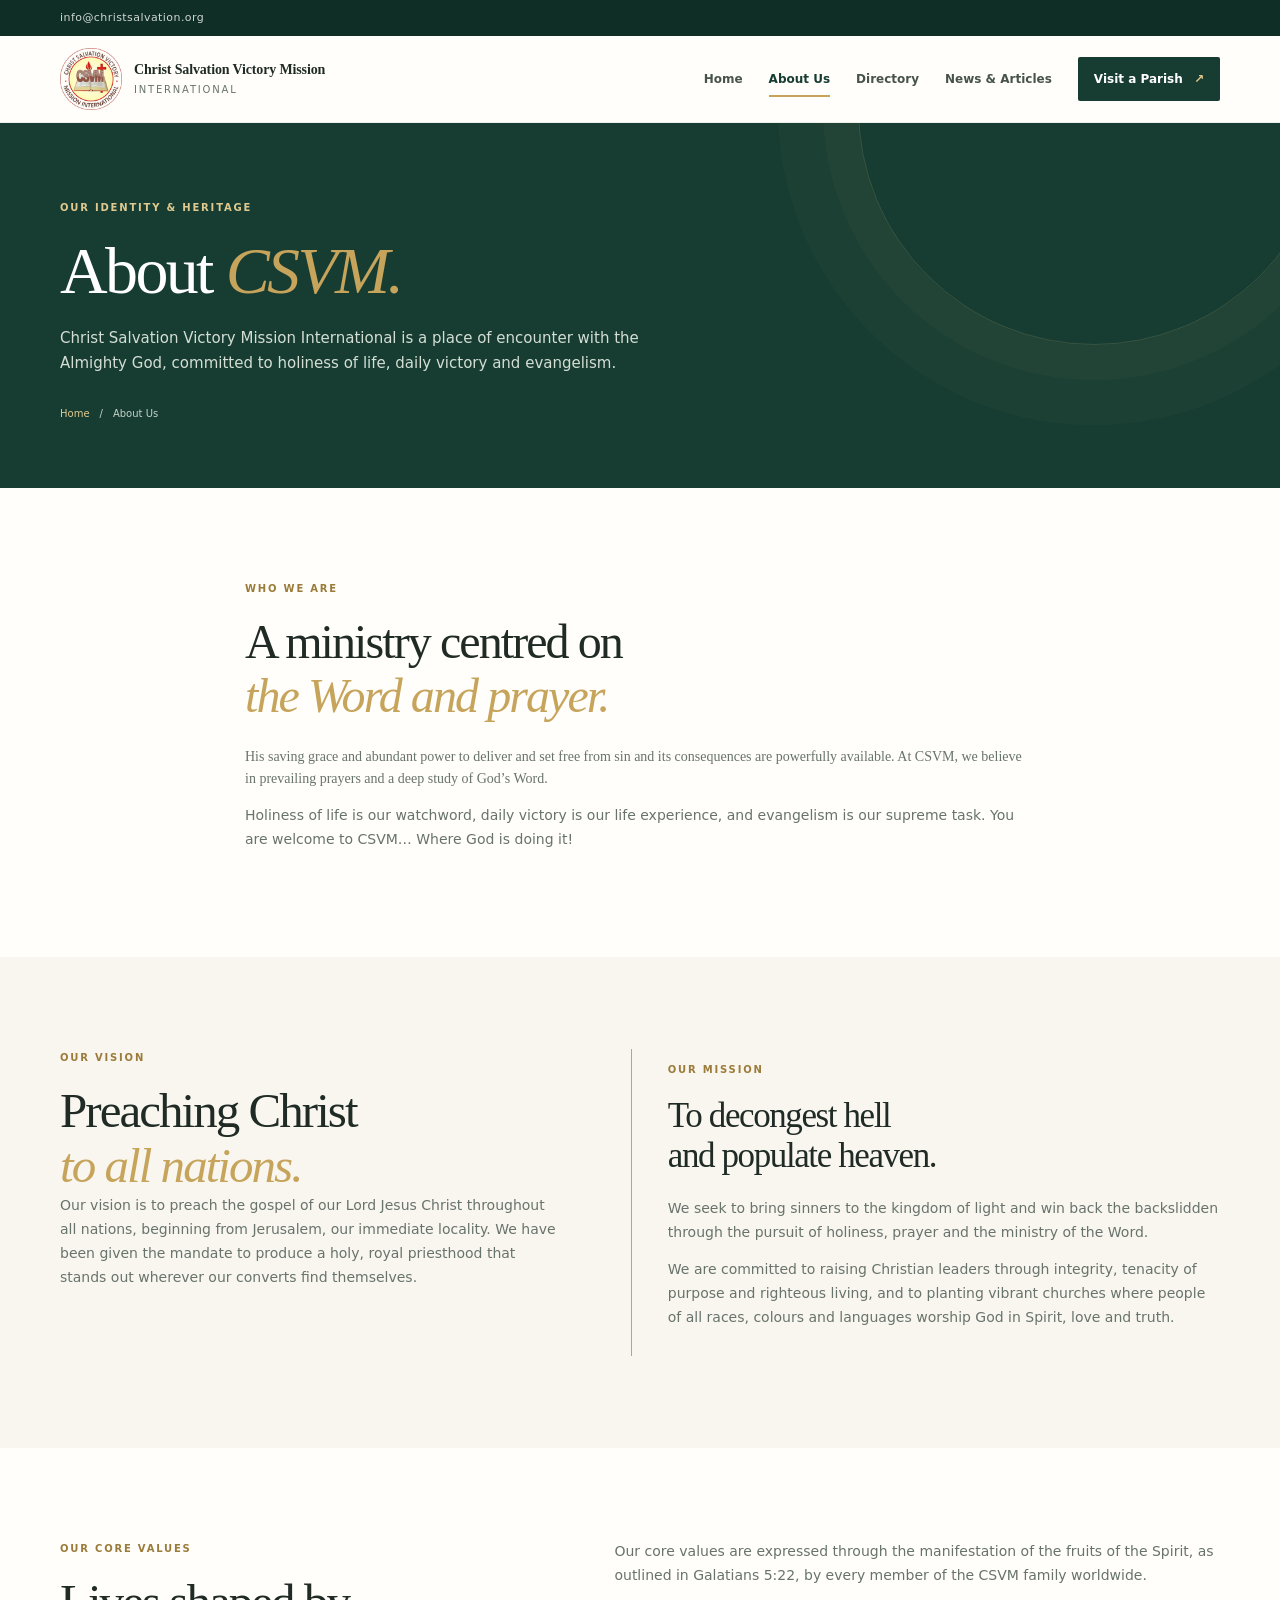
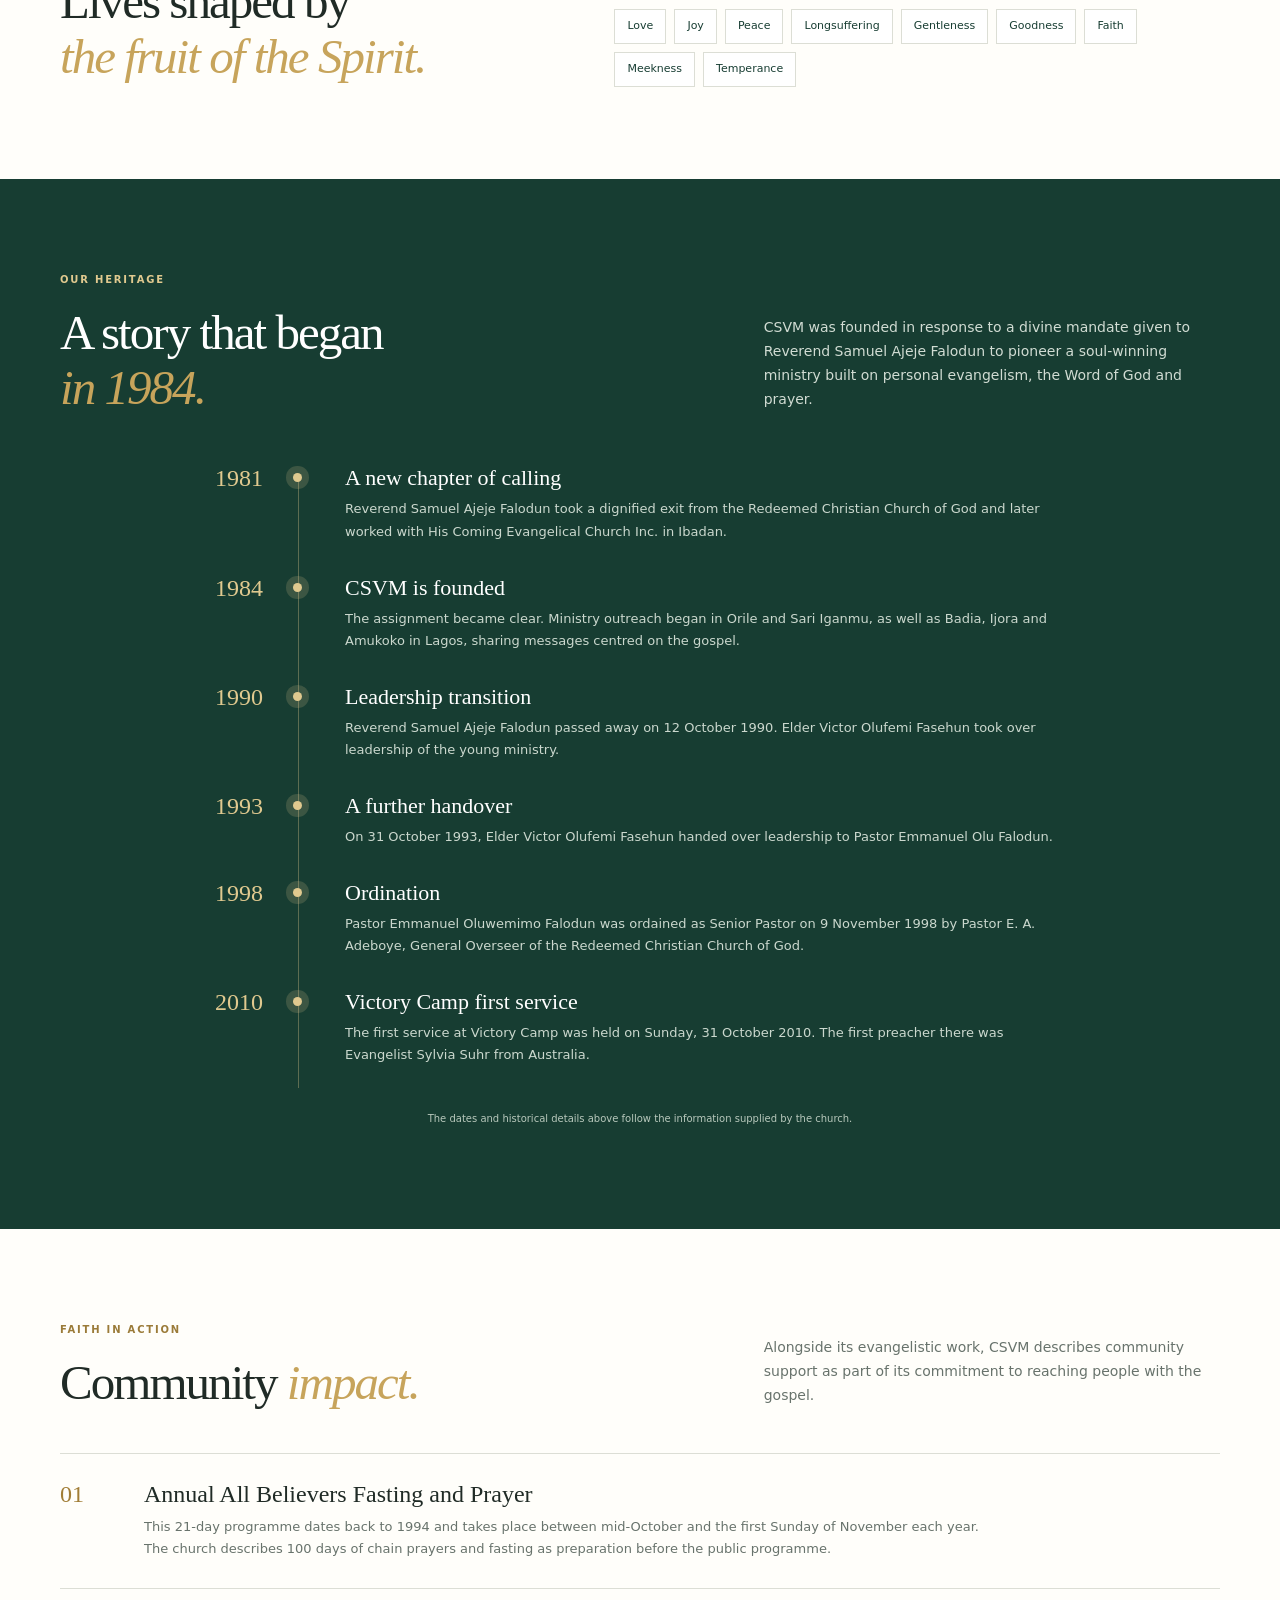
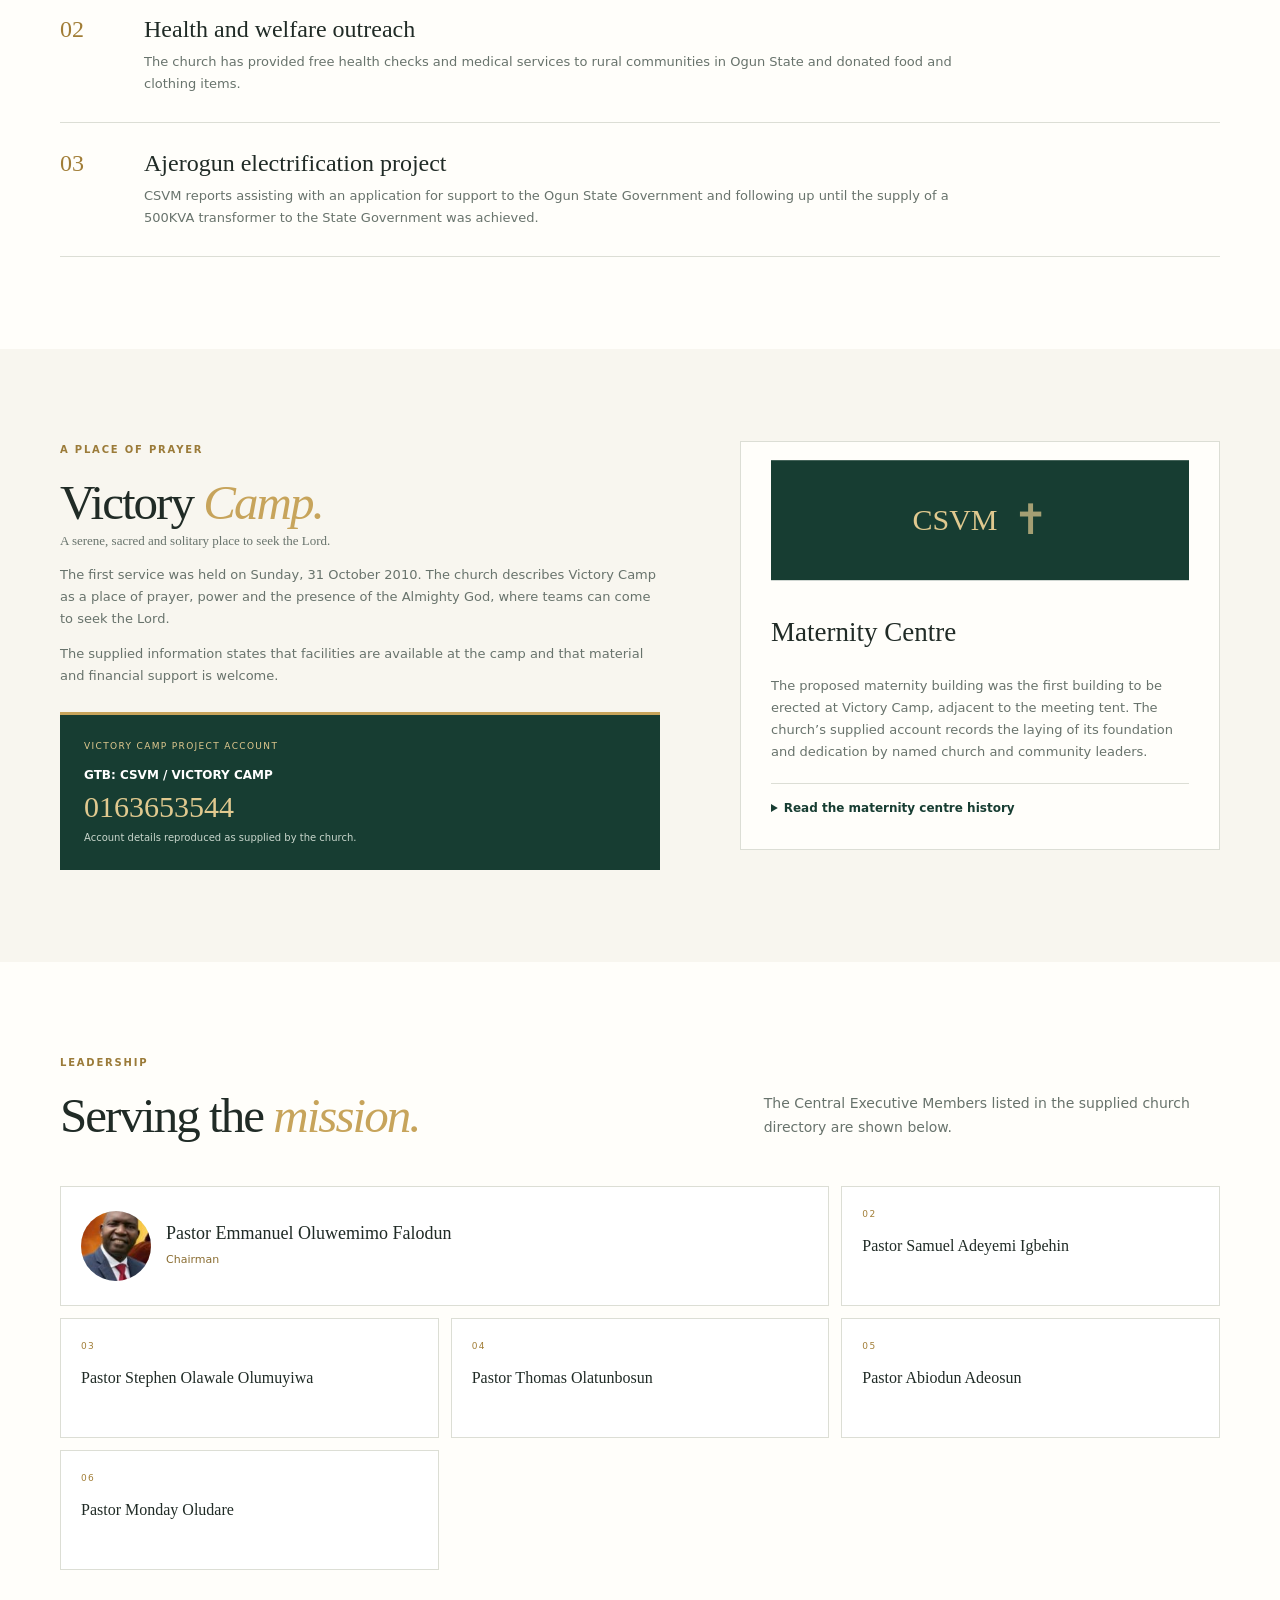
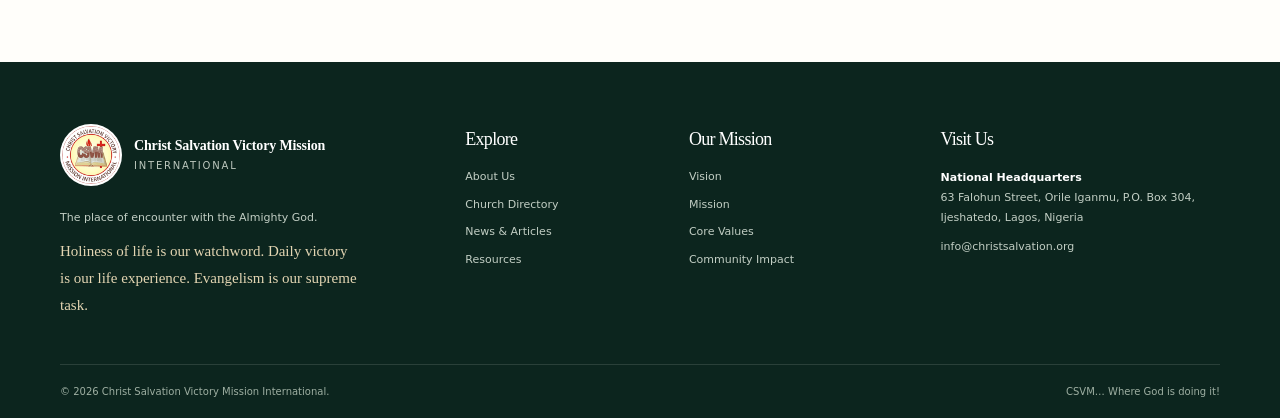
==== commit 4fc19bf1: "Update about.html" ====
--- a/about.html
+++ b/about.html
@@ -10,7 +10,7 @@
   <meta property="og:title" content="About Us | CSVM">
   <meta property="og:description" content="Learn about CSVM's vision, mission, core values, history, leadership, community impact and Victory Camp.">
   <meta property="og:type" content="website">
-  <link rel="icon" href="https://www.christsalvation.org/wp-content/uploads/2025/05/IMG-20250904-WA0004-removebg-preview_optimized.png" type="image/png">
+  <link rel="icon" href="assets/logo.png" type="image/png">
   <link rel="stylesheet" href="assets/css/styles.css">
 </head>
 <body>
@@ -24,7 +24,7 @@
 <header class="site-header">
   <div class="container header-inner">
     <a class="brand" href="index.html" aria-label="Christ Salvation Victory Mission International home">
-      <img src="https://www.christsalvation.org/wp-content/uploads/2025/05/IMG-20250904-WA0004-removebg-preview_optimized.png" alt="Christ Salvation Victory Mission International logo" width="68" height="68">
+      <img src="assets/logo.png" alt="Christ Salvation Victory Mission International logo" width="68" height="68">
       <span><strong>Christ Salvation Victory Mission</strong><small>International</small></span>
     </a>
     <button class="menu-toggle" type="button" aria-expanded="false" aria-controls="primary-nav"><span class="menu-icon"></span><span class="sr-only">Toggle navigation</span></button>
@@ -55,7 +55,7 @@
     <article><span>03</span><div><h3>Ajerogun electrification project</h3><p>CSVM reports assisting with an application for support to the Ogun State Government and following up until the supply of a 500KVA transformer to the State Government was achieved.</p></div></article>
   </div></div></section>
   <section class="section section-cream" id="victory-camp"><div class="container camp-grid"><div><p class="eyebrow">A place of prayer</p><h2>Victory <em>Camp.</em></h2><p class="lead-copy">A serene, sacred and solitary place to seek the Lord.</p><p>The first service was held on Sunday, 31 October 2010. The church describes Victory Camp as a place of prayer, power and the presence of the Almighty God, where teams can come to seek the Lord.</p><p>The supplied information states that facilities are available at the camp and that material and financial support is welcome.</p><div class="account-card"><span class="account-label">Victory Camp project account</span><strong>GTB: CSVM / VICTORY CAMP</strong><span class="account-number">0163653544</span><p>Account details reproduced as supplied by the church.</p></div></div><div class="camp-aside"><div class="camp-mark">CSVM<span>✝</span></div><h3>Maternity Centre</h3><p>The proposed maternity building was the first building to be erected at Victory Camp, adjacent to the meeting tent. The church’s supplied account records the laying of its foundation and dedication by named church and community leaders.</p><details class="disclosure"><summary>Read the maternity centre history</summary><p>The foundation was laid by Hon. Dr. Samuel Adedoyin Adedayo, former Executive Chairman of Apapa/Iganmu LCDA, Lagos, and a pastor in the Redeemed Christian Church of God; Rev. Joe Agomou; Rev. Dr. Emmanuel B. Ajose; Pastor Emmanuel and Ruth Falodun; Pastor (Mrs.) Taiwo Ojewuyi; and Pastor (Mrs.) Elizabeth M. Falodun.</p><p>The building was dedicated by the late Pastor P. O. Ojo, Assistant General Overseer (Retired) of RCCG, and Pastor P. O. Oladimeji. The Baale of Alaago was also present.</p><p>The supplied project account is GTB: CSVM / VICTORY CAMP — 0163653544.</p></details></div></div></section>
-  <section class="section section-light"><div class="container"><div class="section-heading"><div><p class="eyebrow">Leadership</p><h2>Serving the <em>mission.</em></h2></div><p>The Central Executive Members listed in the supplied church directory are shown below.</p></div><div class="leadership-grid"><article class="leader-card"><img src="https://www.christsalvation.org/wp-content/uploads/2025/09/20250906_104448-100x100.jpg" alt="Pastor Emmanuel Oluwemimo Falodun" width="100" height="100" loading="lazy"><div><h3>Pastor Emmanuel Oluwemimo Falodun</h3><p>Chairman</p></div></article><article class="leader-name"><span>02</span><h3>Pastor Samuel Adeyemi Igbehin</h3></article><article class="leader-name"><span>03</span><h3>Pastor Stephen Olawale Olumuyiwa</h3></article><article class="leader-name"><span>04</span><h3>Pastor Thomas Olatunbosun</h3></article><article class="leader-name"><span>05</span><h3>Pastor Abiodun Adeosun</h3></article><article class="leader-name"><span>06</span><h3>Pastor Monday Oludare</h3></article></div></div></section>
+  <section class="section section-light"><div class="container"><div class="section-heading"><div><p class="eyebrow">Leadership</p><h2>Serving the <em>mission.</em></h2></div><p>The Central Executive Members listed in the supplied church directory are shown below.</p></div><div class="leadership-grid"><article class="leader-card"><img src="assets/smallfounder.jpg" alt="Pastor Emmanuel Oluwemimo Falodun" width="70" height="70" loading="lazy" decoding="async" onerror="this.onerror=null;this.src='https://www.christsalvation.org/wp-content/uploads/2025/09/20250906_104448-100x100.jpg'"><div><h3>Pastor Emmanuel Oluwemimo Falodun</h3><p>Chairman</p></div></article><article class="leader-name"><span>02</span><h3>Pastor Samuel Adeyemi Igbehin</h3></article><article class="leader-name"><span>03</span><h3>Pastor Stephen Olawale Olumuyiwa</h3></article><article class="leader-name"><span>04</span><h3>Pastor Thomas Olatunbosun</h3></article><article class="leader-name"><span>05</span><h3>Pastor Abiodun Adeosun</h3></article><article class="leader-name"><span>06</span><h3>Pastor Monday Oludare</h3></article></div></div></section>
 </main>
 
 
@@ -63,7 +63,7 @@
   <div class="container footer-grid">
     <div class="footer-brand">
       <a class="brand brand-light" href="index.html">
-        <img src="https://www.christsalvation.org/wp-content/uploads/2025/05/IMG-20250904-WA0004-removebg-preview_optimized.png" alt="" width="58" height="58">
+        <img src="assets/logo.png" alt="" width="58" height="58">
         <span><strong>Christ Salvation Victory Mission</strong><small>International</small></span>
       </a>
       <p>The place of encounter with the Almighty God.</p>
@@ -78,4 +78,4 @@
 <script src="assets/js/main.js" defer></script>
 
 </body>
-</html>+</html>
--- a/assets/css/styles.css
+++ b/assets/css/styles.css
@@ -12,3 +12,115 @@
 @media(max-width:760px){.container{width:min(100% - 36px,600px)}.topbar-inner{min-height:34px}.social-links{gap:10px}.social-links a{font-size:9px}.topbar-inner>a{font-size:10px}.header-inner{min-height:74px}.brand img{width:50px;height:50px}.brand strong{font-size:12px;max-width:195px}.brand small{font-size:9px}.menu-toggle{display:flex;flex-shrink:0}.primary-nav{display:none;position:absolute;top:100%;left:0;right:0;background:var(--paper);border-top:1px solid var(--line);padding:14px 22px 22px;box-shadow:0 16px 24px rgba(0,0,0,.08);align-items:stretch;gap:0;flex-direction:column}.primary-nav.is-open{display:flex}.nav-link{padding:13px 0;font-size:13px;border-bottom:1px solid #ecece5}.nav-link:after{display:none}.nav-cta{margin-top:14px;text-align:center;font-size:12px}.hero-grid{grid-template-columns:1fr;padding-top:55px;padding-bottom:50px;gap:15px}.hero{min-height:auto}.hero h1{font-size:clamp(43px,11vw,62px)}.hero-lead{font-size:14px}.hero-visual{height:330px;margin-top:8px}.ring-one{width:260px}.ring-two{width:330px}.hero-card{width:240px;min-height:260px;padding:26px}.hero-card strong{font-size:28px}.hero-cross{right:9%;top:0;font-size:80px}.hero-stamp{width:76px;height:76px;right:0;bottom:1%}.hero-stamp span{font-size:17px}.hero-bottom-line .container{flex-wrap:wrap;gap:12px 25px;font-size:9px}.section{padding:65px 0}.section-heading{grid-template-columns:1fr;gap:20px;margin-bottom:30px}.section-heading h2,.split-copy h2,.values-grid h2,.values-row h2,.camp-grid h2,.resources-panel h2{font-size:38px}.section-heading>p{font-size:13px}.pillar-grid{grid-template-columns:repeat(2,1fr)}.pillar-card{border-bottom:1px solid var(--line);min-height:225px}.pillar-card:nth-child(2){border-right:0}.pillar-card:nth-child(3),.pillar-card:nth-child(4){border-bottom:0}.pillar-card h3{font-size:22px}.pillar-card p{min-height:auto}.split-section{grid-template-columns:1fr;gap:35px}.leader-image-wrap{min-height:330px;max-width:420px;width:100%;margin:auto}.leader-image{height:285px;width:230px}.leader-image-frame{inset:12px 28px 25px 0}.split-copy h2{margin-bottom:20px}.impact-grid,.article-grid{grid-template-columns:1fr}.impact-card{min-height:0}.impact-card p{min-height:0}.article-art{min-height:190px}.article-body>p:not(.article-meta){min-height:0}.visit-cta-inner{align-items:flex-start;flex-direction:column}.visit-cta h2{font-size:32px}.page-hero-inner{padding-top:54px;padding-bottom:48px}.page-hero h1{font-size:48px}.page-hero-inner>p:not(.eyebrow){font-size:13px}.values-grid,.values-row,.camp-grid,.resources-panel{grid-template-columns:1fr;gap:35px}.mission-panel{padding-left:22px}.mission-panel h2{font-size:31px}.timeline{margin-top:35px}.timeline:before{left:62px}.timeline-item{grid-template-columns:75px 1fr;gap:16px}.timeline-item:before{left:57px}.timeline-year{font-size:20px}.timeline-item h3{font-size:20px}.timeline-item p{font-size:12px}.impact-list article{grid-template-columns:38px 1fr;gap:15px;padding:22px 0}.impact-list h3{font-size:21px}.camp-aside{padding:22px}.leadership-grid{grid-template-columns:1fr 1fr}.leader-card{grid-column:span 2}.leader-name{padding:15px}.leader-name h3{font-size:15px}.headquarters-grid{grid-template-columns:1fr}.hq-card{padding:26px}.parish-grid{grid-template-columns:1fr}.parish-card{min-height:0}.directory-controls{gap:10px}.search-field{max-width:none;flex-basis:100%}.filter-label{margin-left:2px}.directory-controls select{flex:1}.results-count{flex-basis:100%;margin-left:0}.news-index-grid{grid-template-columns:1fr}.news-index-card{padding:18px}.article-layout{grid-template-columns:1fr;gap:28px}.article-aside{position:static}.article-art-large{min-height:240px}.article-art-large b{font-size:36px}.long-article h2{font-size:35px}.long-article>p:not(.eyebrow){font-size:13px}.long-article .lead-copy{font-size:19px}.resources-panel{gap:25px}.footer-grid{grid-template-columns:1fr 1fr;gap:28px 20px}.footer-brand{grid-column:span 2}.footer-grid>div:last-child{grid-column:span 2}.footer-grid h2{font-size:17px}.footer-bottom{flex-direction:column;gap:6px}.site-footer{padding-top:48px}}
 @media(max-width:420px){.social-links{gap:8px}.social-links a{font-size:8px}.topbar-inner>a{font-size:9px}.brand{gap:8px}.brand img{width:43px;height:43px}.brand strong{font-size:11px;max-width:175px}.hero h1{font-size:43px}.hero-visual{height:300px}.hero-card{width:220px;min-height:240px}.ring-one{width:235px}.ring-two{width:290px}.hero-stamp{width:65px;height:65px}.hero-stamp span{font-size:15px}.pillar-card{padding:18px 14px}.pillar-card h3{font-size:20px}.pillar-card p{font-size:11px}.section-heading h2,.split-copy h2,.values-grid h2,.values-row h2,.camp-grid h2,.resources-panel h2{font-size:34px}.leadership-grid{grid-template-columns:1fr}.leader-card{grid-column:auto}.footer-grid{grid-template-columns:1fr 1fr}.footer-brand,.footer-grid>div:last-child{grid-column:span 2}}
 @media(prefers-reduced-motion:reduce){html{scroll-behavior:auto}*,*:before,*:after{animation-duration:.01ms!important;animation-iteration-count:1!important;transition-duration:.01ms!important}}
+
+/* ===== Enhancements: motion, network, scroll-top ===== */
+.leader-image,.leader-card img{object-position:center 20%}
+.leader-image{transition:transform .6s cubic-bezier(.2,.7,.2,1),box-shadow .4s}.leader-image-wrap:hover .leader-image{transform:scale(1.025);box-shadow:0 26px 60px rgba(22,45,35,.16)}
+.leader-image-frame{transition:transform .6s cubic-bezier(.2,.7,.2,1)}.leader-image-wrap:hover .leader-image-frame{transform:translate(-6px,6px)}
+.leader-card img{transition:transform .4s}.leader-card:hover img{transform:scale(1.06)}
+.site-header{transition:box-shadow .3s,background .3s}.site-header.is-stuck{box-shadow:0 8px 28px rgba(15,46,38,.12)}
+.nav-link{transition:color .2s}
+.button{position:relative;overflow:hidden}.button:active{transform:translateY(0) scale(.98)}
+.pillar-card,.impact-card,.leader-name,.leader-card,.news-index-card,.hq-card{transition:transform .3s,box-shadow .3s,background .25s,border-color .3s}
+.pillar-card:hover,.impact-card:hover,.leader-name:hover,.leader-card:hover,.news-index-card:hover,.hq-card:hover{transform:translateY(-4px);box-shadow:var(--shadow)}
+.impact-card:hover{border-color:rgba(224,201,143,.5);background:rgba(255,255,255,.06);box-shadow:0 18px 40px rgba(0,0,0,.18)}
+.timeline-item:before{transition:transform .3s}.timeline-item:hover:before{transform:scale(1.5)}
+.article-art:after{transition:transform .8s cubic-bezier(.2,.7,.2,1)}.article-card:hover .article-art:after{transform:scale(1.25) rotate(8deg)}
+/* network */
+.network-section{background:var(--ivory);padding:56px 0;border-top:1px solid var(--line)}
+.network-inner{display:grid;grid-template-columns:.8fr 1.2fr;gap:50px;align-items:center}
+.network-inner h2{font-size:clamp(28px,3.2vw,38px);margin-bottom:0}
+.network-links{display:flex;flex-wrap:wrap;gap:10px}
+.network-link{display:inline-flex;align-items:center;gap:8px;border:1px solid var(--line);background:#fff;color:var(--green);padding:10px 16px;font-size:12px;font-weight:700;transition:background .25s,color .25s,border-color .25s,transform .25s}
+.network-link span{color:#9b7b39;transition:transform .2s,color .25s}
+.network-link:hover{background:var(--green);color:#fff;border-color:var(--green);transform:translateY(-2px)}
+.network-link:hover span{color:var(--gold-light);transform:translate(2px,-2px)}
+/* scroll top */
+.scroll-top{position:fixed;right:20px;bottom:20px;z-index:90;width:48px;height:48px;border-radius:50%;border:2px solid var(--green);background:var(--gold);color:var(--green-3);display:flex;align-items:center;justify-content:center;cursor:pointer;box-shadow:0 10px 26px rgba(15,46,38,.28);opacity:0;visibility:hidden;translate:0 16px;transition:opacity .3s,translate .3s,visibility .3s,background .2s,transform .2s}
+.scroll-top.is-visible{opacity:1;visibility:visible;translate:0 0}
+.scroll-top:hover{background:var(--gold-light);transform:translateY(-3px)}
+.scroll-top:focus-visible{outline:3px solid var(--green);outline-offset:3px}
+.scroll-top svg{width:20px;height:20px}
+/* entrance + reveal (JS-gated, content visible without JS) */
+@keyframes rise{from{opacity:0;translate:0 26px}}
+@keyframes drift{50%{translate:0 -9px}}
+.hero-copy>*,.hero-grid>div:first-child>*,.page-hero-inner>*{animation:rise .8s cubic-bezier(.2,.7,.2,1) backwards}
+.hero-grid>div:first-child>*:nth-child(2),.page-hero-inner>*:nth-child(2){animation-delay:.1s}.hero-grid>div:first-child>*:nth-child(3),.page-hero-inner>*:nth-child(3){animation-delay:.2s}.hero-grid>div:first-child>*:nth-child(4),.page-hero-inner>*:nth-child(4){animation-delay:.3s}.hero-grid>div:first-child>*:nth-child(5),.page-hero-inner>*:nth-child(5){animation-delay:.4s}
+.hero-visual{animation:rise 1s .25s cubic-bezier(.2,.7,.2,1) backwards}.hero-card{animation:drift 7s ease-in-out infinite}
+.js .reveal{opacity:0}
+.js .reveal.is-in{opacity:1;animation:rise .75s cubic-bezier(.2,.7,.2,1) backwards;animation-delay:var(--d,0s)}
+@media(max-width:760px){.network-inner{grid-template-columns:1fr;gap:22px}.network-section{padding:44px 0}.scroll-top{right:14px;bottom:14px;width:44px;height:44px}}
+@media(prefers-reduced-motion:reduce){.js .reveal{opacity:1}.hero-card{animation:none}.scroll-top{transition:none}}
+
+/* ===== Life layer: depth, glow, particles, scroll-linked motion ===== */
+@keyframes unveil{from{clip-path:inset(100% 0 0 0)}to{clip-path:inset(0)}}
+@keyframes wordIn{from{opacity:0;translate:0 .6em;rotate:3deg}}
+@keyframes spin{to{rotate:360deg}}
+@keyframes ringPulse{50%{scale:1.05;opacity:.65}}
+@keyframes pulseDot{0%{box-shadow:0 0 0 0 rgba(199,164,91,.55)}100%{box-shadow:0 0 0 12px rgba(199,164,91,0)}}
+@keyframes particle{0%{translate:0 0;opacity:0}15%{opacity:.8}100%{translate:var(--dx,0) -520px;opacity:0}}
+@keyframes sheen{to{translate:260% 0}}
+@keyframes pageIn{from{opacity:0}}
+main{animation:pageIn .6s ease backwards}
+.page-leaving main,.page-leaving .site-footer{opacity:0;transition:opacity .2s ease}
+/* progress bar */
+.scroll-progress{position:fixed;left:0;top:0;height:3px;width:100%;background:linear-gradient(90deg,var(--gold),var(--gold-light));transform:scaleX(0);transform-origin:0 50%;z-index:200;pointer-events:none}
+/* hero life */
+.hero .hero-ring{animation:ringPulse 6s ease-in-out infinite}
+.hero .ring-one{animation:spin 26s linear infinite}.hero .ring-two{animation:spin 42s linear infinite reverse}
+.hero .ring-one:after,.hero .ring-two:after{content:"";position:absolute;left:50%;top:-4px;width:8px;height:8px;margin-left:-4px;border-radius:50%;background:var(--gold-light);box-shadow:0 0 14px 3px rgba(224,201,143,.6)}
+.hero .ring-two:after{width:5px;height:5px;top:-2.5px;margin-left:-2.5px}
+.hero-cross{animation:drift 9s ease-in-out infinite}
+.hero-stamp{animation:drift 8s 1s ease-in-out infinite}
+.live-dot{animation:pulseDot 2s ease-out infinite}
+.hero-card{will-change:transform;transition:box-shadow .3s}.hero-card:hover{box-shadow:0 34px 80px rgba(0,0,0,.32)}
+.hero-card:before{content:"";position:absolute;inset:0;background:linear-gradient(115deg,transparent 35%,rgba(199,164,91,.22) 50%,transparent 65%);width:40%;translate:-150% 0;animation:sheen 5.5s 1.5s ease-in-out infinite;pointer-events:none}
+.hero-card{overflow:hidden}
+.hero-spot{position:absolute;inset:0;pointer-events:none;background:radial-gradient(circle 360px at var(--sx,70%) var(--sy,40%),rgba(224,201,143,.2),transparent 70%);opacity:0;transition:opacity .5s}
+.hero:hover .hero-spot,.page-hero:hover .hero-spot{opacity:1}
+.particles{position:absolute;inset:0;overflow:hidden;pointer-events:none}
+.particles i{position:absolute;bottom:-10px;width:var(--s,4px);height:var(--s,4px);border-radius:50%;background:var(--gold-light);opacity:0;animation:particle var(--t,14s) var(--dl,0s) linear infinite}
+.has-words .word{display:inline-block;animation:wordIn .8s cubic-bezier(.2,.7,.2,1) backwards;animation-delay:var(--wd,0s)}
+.has-words{animation:none!important}
+.hero-bottom-line .container span{position:relative;transition:color .3s,letter-spacing .3s}.hero-bottom-line .container span:hover{color:var(--gold-light);letter-spacing:.22em}
+/* eyebrow line draws */
+.eyebrow-line{transform-origin:left;animation:rise 1s .3s backwards,drawX 1s .3s cubic-bezier(.2,.7,.2,1) backwards}
+@keyframes drawX{from{scale:0 1}}
+/* buttons */
+.button{transition:transform .2s,background .2s,box-shadow .3s}
+.button:after{content:"";position:absolute;top:0;left:0;width:40%;height:100%;background:linear-gradient(115deg,transparent,rgba(255,255,255,.45),transparent);translate:-150% 0;transition:translate .6s}
+.button:hover:after{translate:350% 0}
+.button-gold:hover{box-shadow:0 10px 26px rgba(199,164,91,.4)}
+.button span,.text-link span,.impact-card a span{display:inline-block;transition:transform .25s}
+.button:hover span{transform:translate(3px,-3px)}
+.text-link{background:linear-gradient(var(--gold),var(--gold)) left bottom/0 1px no-repeat;transition:background-size .35s,color .2s}.text-link:hover{background-size:100% 1px}
+.nav-link{position:relative}
+/* cards: glow + tilt */
+.pillar-card,.impact-card,.article-card,.hq-card,.news-index-card{position:relative;transform-style:preserve-3d}
+.fx-glow:after{content:"";position:absolute;inset:0;pointer-events:none;opacity:0;transition:opacity .3s;background:radial-gradient(circle 220px at var(--mx,50%) var(--my,50%),rgba(199,164,91,.2),transparent 70%)}
+.fx-glow:hover:after{opacity:1}
+.pillar-symbol{display:inline-block;transition:transform .5s cubic-bezier(.2,.7,.2,1),color .3s}.pillar-card:hover .pillar-symbol{transform:translateY(-6px) rotate(18deg) scale(1.2);color:#9b7b39}
+.pillar-number,.impact-icon{transition:letter-spacing .3s}.pillar-card:hover .pillar-number,.impact-card:hover .impact-icon{letter-spacing:.3em}
+.impact-section{background-image:linear-gradient(120deg,var(--green) 0%,var(--green-2) 50%,var(--green) 100%);background-size:200% 100%;animation:bgShift 18s ease-in-out infinite alternate}
+@keyframes bgShift{to{background-position:100% 0}}
+.impact-section:after{animation:drift 12s ease-in-out infinite}
+.visit-cta{position:relative;overflow:hidden}.visit-cta:before{content:"";position:absolute;width:420px;height:420px;border:1px solid rgba(224,201,143,.18);border-radius:50%;right:-80px;top:-240px;box-shadow:0 0 0 30px rgba(224,201,143,.03),0 0 0 70px rgba(224,201,143,.03);animation:ringPulse 8s ease-in-out infinite}
+.visit-cta-inner{position:relative}
+.page-hero:after{animation:ringPulse 9s ease-in-out infinite}
+/* image reveal + parallax */
+.js .leader-image-wrap.is-in .leader-image{animation:unveil 1.2s cubic-bezier(.7,0,.2,1) backwards .15s}
+.js .leader-image-wrap.is-in .leader-image-frame{animation:rise 1s backwards}
+.leader-image{will-change:translate}
+.image-caption{transition:padding .3s,background .3s}.leader-image-wrap:hover .image-caption{padding-left:26px;background:#fff}
+/* timeline scroll fill */
+.timeline-fill{position:absolute;top:10px;bottom:10px;left:83px;width:2px;margin-left:-.5px;background:linear-gradient(var(--gold-light),var(--gold));transform-origin:top;transform:scaleY(var(--p,0));pointer-events:none}
+.js .timeline-item:before{transition:background .4s,box-shadow .4s,transform .3s}
+.js .timeline-item:not(.is-in):before{background:#5c7466;box-shadow:none}
+.js .timeline-item.is-in:before{box-shadow:0 0 0 7px rgba(224,201,143,.18)}
+.timeline-year{display:inline-block;transition:letter-spacing .3s}.timeline-item:hover .timeline-year{letter-spacing:.06em}
+.impact-list article{transition:padding-left .3s,background .3s}.impact-list article:hover{padding-left:14px;background:rgba(199,164,91,.07)}
+.value-chips span{transition:background .25s,color .25s,transform .25s}.value-chips span:hover{background:var(--green);color:#fff;transform:translateY(-2px)}
+.network-link{position:relative;overflow:hidden}
+@media(max-width:760px){.timeline-fill{left:62px}.hero .ring-one:after{top:-3px}}
+@media(hover:none){.fx-glow:after,.hero-spot{display:none}}
+@media(prefers-reduced-motion:reduce){main{animation:none}.hero .hero-ring,.hero-cross,.hero-stamp,.live-dot,.impact-section,.impact-section:after,.visit-cta:before,.page-hero:after,.hero-card:before{animation:none!important}.particles{display:none}.scroll-progress{display:none}.has-words .word{animation:none}}
